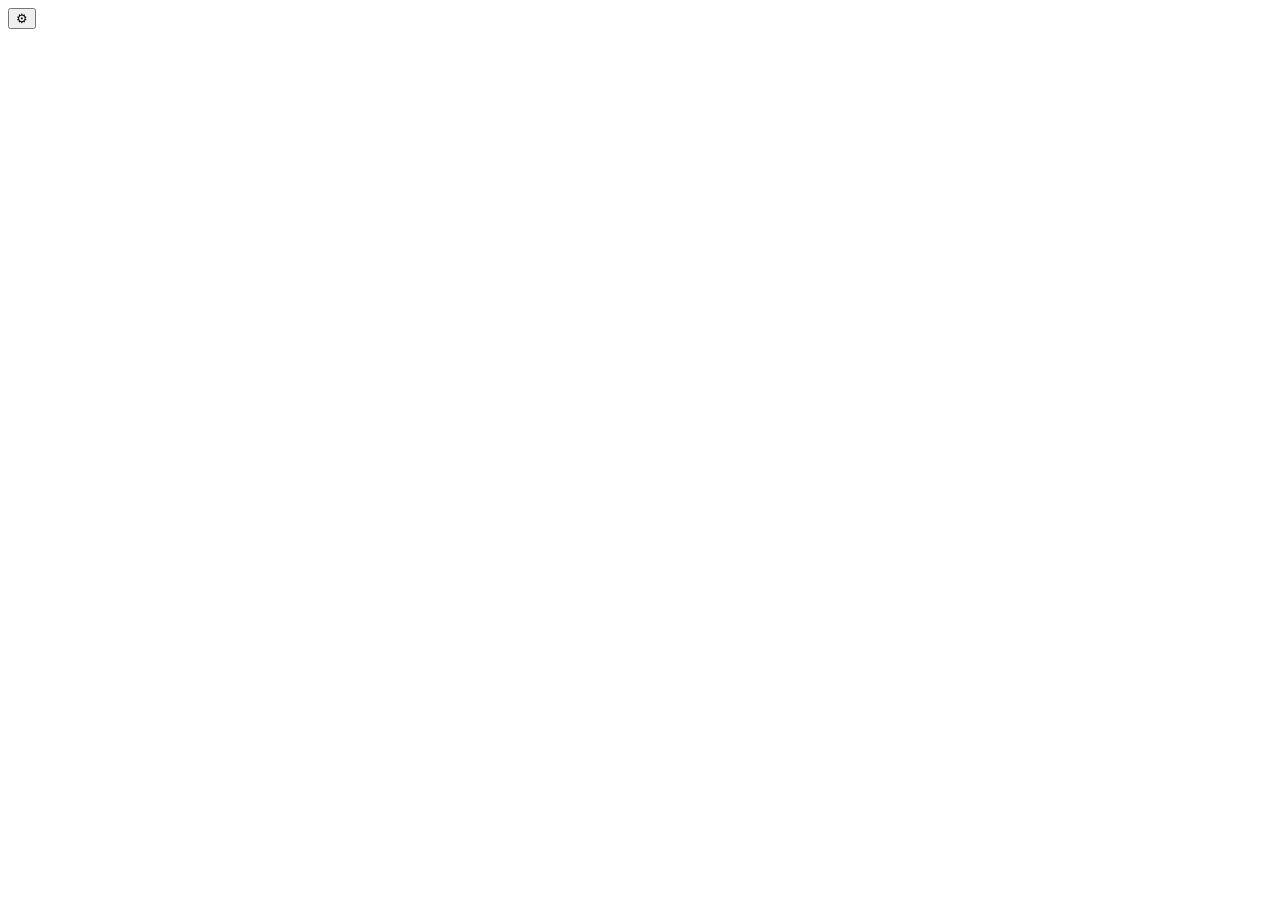
==== index.html @ bd9f41b2 "feat: scaffold coldstart project" ====
<!DOCTYPE html>
<html lang="en">
<head>
  <meta charset="UTF-8">
  <meta name="viewport" content="width=device-width, initial-scale=1.0">
  <title>Cold Start</title>
  <link rel="preconnect" href="https://fonts.googleapis.com">
  <link href="https://fonts.googleapis.com/css2?family=Lora:ital,wght@0,400;0,500;1,400&family=Inter:wght@300;400&display=swap" rel="stylesheet">
  <link rel="stylesheet" href="style.css">
</head>
<body>
  <button id="settings-btn" class="settings-btn" aria-label="Open settings" title="Settings">⚙</button>

  <div id="screen-setup"     class="screen"></div>
  <div id="screen-choice"    class="screen"></div>
  <div id="screen-arrive"    class="screen"></div>
  <div id="screen-breathing" class="screen"></div>
  <div id="screen-grounding" class="screen"></div>
  <div id="screen-direction" class="screen"></div>
  <div id="screen-emotion"   class="screen"></div>
  <div id="screen-projects"  class="screen"></div>
  <div id="screen-begin"     class="screen"></div>

  <div id="settings-overlay" class="overlay hidden"></div>

  <script src="app.js"></script>
</body>
</html>
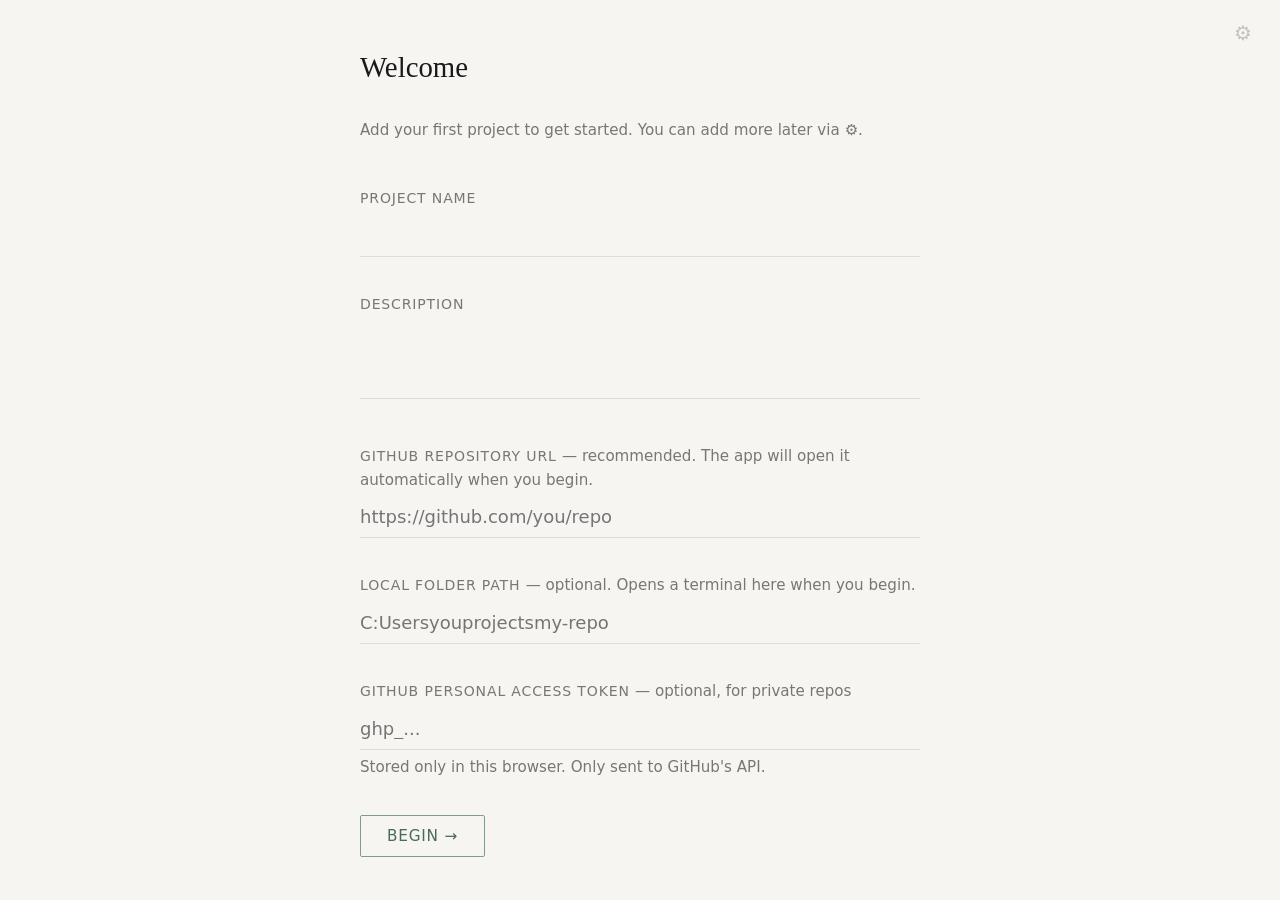
==== commit 354a2d26: "feat: back navigation with history stack across all screens" ====
--- a/index.html
+++ b/index.html
@@ -9,6 +9,7 @@
   <link rel="stylesheet" href="style.css">
 </head>
 <body>
+  <button id="back-btn"     class="back-btn"     aria-label="Go back"        style="display:none" onclick="goBack()">← Back</button>
   <button id="settings-btn" class="settings-btn" aria-label="Open settings" title="Settings">⚙</button>
 
   <div id="screen-setup"     class="screen"></div>
--- a/style.css
+++ b/style.css
@@ -0,0 +1,598 @@
+/* ── Design tokens ─────────────────────────────────────────────────────── */
+:root {
+  --bg:           #F7F5F2;
+  --text:         #1A1A1A;
+  --text-muted:   #7A7670;
+  --accent:       #7B9E87;
+  --accent-light: #C5D9CB;
+  --accent-dark:  #4A6B55;
+  --border:       #E0DDD9;
+  --font-serif:   'Lora', Georgia, serif;
+  --font-sans:    'Inter', system-ui, sans-serif;
+}
+
+/* ── Reset ─────────────────────────────────────────────────────────────── */
+*, *::before, *::after { box-sizing: border-box; margin: 0; padding: 0; }
+
+html, body {
+  height: 100%;
+  background: var(--bg);
+  color: var(--text);
+  font-family: var(--font-sans);
+  font-size: 18px;
+  line-height: 1.7;
+}
+
+/* ── Screen layout ─────────────────────────────────────────────────────── */
+.screen {
+  display: none;
+  position: fixed;
+  inset: 0;
+  padding: 0 24px;
+  overflow-y: auto;
+  opacity: 0;
+  transition: opacity 600ms ease;
+}
+
+.screen.active {
+  display: flex;
+  flex-direction: column;
+  align-items: center;
+  justify-content: center;
+}
+
+.screen.visible { opacity: 1; }
+
+.col {
+  width: 100%;
+  max-width: 560px;
+  padding: 64px 0;
+}
+
+/* ── Typography ────────────────────────────────────────────────────────── */
+.ritual-text {
+  font-family: var(--font-serif);
+  font-size: 1.15rem;
+  line-height: 1.95;
+  color: var(--text);
+}
+
+.ritual-text p {
+  margin-bottom: 0.9rem;
+  opacity: 0;
+  transition: opacity 700ms ease;
+}
+
+.ritual-text p.revealed { opacity: 1; }
+
+h1 {
+  font-family: var(--font-serif);
+  font-size: 1.6rem;
+  font-weight: 400;
+  margin-bottom: 1.5rem;
+}
+
+h2 {
+  font-family: var(--font-serif);
+  font-size: 1.2rem;
+  font-weight: 400;
+  margin-bottom: 1rem;
+}
+
+.eyebrow {
+  font-size: 0.8rem;
+  letter-spacing: 0.08em;
+  text-transform: uppercase;
+  color: var(--text-muted);
+  margin-bottom: 2.5rem;
+}
+
+/* ── Buttons ───────────────────────────────────────────────────────────── */
+.btn {
+  display: inline-block;
+  padding: 11px 26px;
+  border: 1px solid var(--accent);
+  border-radius: 2px;
+  background: transparent;
+  color: var(--accent-dark);
+  font-family: var(--font-sans);
+  font-size: 0.85rem;
+  letter-spacing: 0.05em;
+  cursor: pointer;
+  text-decoration: none;
+  transition: background 280ms ease, color 280ms ease;
+  text-transform: uppercase;
+}
+
+.btn:hover { background: var(--accent); color: #fff; }
+
+.btn-ghost {
+  border-color: var(--border);
+  color: var(--text-muted);
+}
+
+.btn-ghost:hover { background: var(--border); color: var(--text); }
+
+.btn-sm { padding: 6px 14px; font-size: 0.78rem; }
+
+.btn-row {
+  display: flex;
+  gap: 12px;
+  flex-wrap: wrap;
+  margin-top: 2rem;
+}
+
+/* ── Inputs ────────────────────────────────────────────────────────────── */
+input[type="text"],
+input[type="url"],
+input[type="password"],
+textarea {
+  width: 100%;
+  padding: 10px 0;
+  border: none;
+  border-bottom: 1px solid var(--border);
+  background: transparent;
+  color: var(--text);
+  font-family: var(--font-sans);
+  font-size: 1rem;
+  outline: none;
+  transition: border-color 280ms ease;
+}
+
+input[type="text"]:focus,
+input[type="url"]:focus,
+input[type="password"]:focus,
+textarea:focus { border-bottom-color: var(--accent); }
+
+textarea { resize: none; min-height: 72px; line-height: 1.6; }
+
+label {
+  display: block;
+  font-size: 0.78rem;
+  letter-spacing: 0.06em;
+  text-transform: uppercase;
+  color: var(--text-muted);
+  margin-bottom: 4px;
+}
+
+.field { margin-bottom: 2rem; }
+
+.muted { font-size: 0.84rem; color: var(--text-muted); line-height: 1.5; }
+
+/* ── Back button ───────────────────────────────────────────────────────── */
+.back-btn {
+  position: fixed;
+  top: 20px;
+  left: 24px;
+  z-index: 100;
+  background: none;
+  border: none;
+  font-family: var(--font-sans);
+  font-size: 0.8rem;
+  letter-spacing: 0.04em;
+  color: var(--text-muted);
+  cursor: pointer;
+  opacity: 0.5;
+  transition: opacity 280ms ease;
+  padding: 4px 0;
+  line-height: 1;
+}
+
+.back-btn:hover { opacity: 1; }
+
+/* ── Settings button ───────────────────────────────────────────────────── */
+.settings-btn {
+  position: fixed;
+  top: 20px;
+  right: 24px;
+  z-index: 100;
+  background: none;
+  border: none;
+  font-size: 1.1rem;
+  color: var(--text-muted);
+  cursor: pointer;
+  opacity: 0.4;
+  transition: opacity 280ms ease;
+  padding: 4px;
+  line-height: 1;
+}
+
+.settings-btn:hover { opacity: 1; }
+
+/* ── Overlay ───────────────────────────────────────────────────────────── */
+.overlay {
+  position: fixed;
+  inset: 0;
+  background: var(--bg);
+  z-index: 200;
+  overflow-y: auto;
+  padding: 48px 24px;
+  display: flex;
+  flex-direction: column;
+  align-items: center;
+}
+
+.overlay.hidden { display: none; }
+
+.close-btn {
+  background: none;
+  border: none;
+  font-size: 1.4rem;
+  color: var(--text-muted);
+  cursor: pointer;
+  margin-bottom: 2rem;
+  align-self: flex-end;
+}
+
+.divider { border: none; border-top: 1px solid var(--border); margin: 2rem 0; }
+
+/* ── Settings project list ─────────────────────────────────────────────── */
+.project-item {
+  display: flex;
+  align-items: flex-start;
+  gap: 16px;
+  padding: 14px 0;
+  border-bottom: 1px solid var(--border);
+}
+
+.project-item-info { flex: 1; }
+.project-item-info strong { display: block; margin-bottom: 2px; font-weight: 500; }
+.project-item-actions { display: flex; gap: 8px; flex-shrink: 0; }
+
+/* ── Breathing ─────────────────────────────────────────────────────────── */
+.breath-wrap {
+  display: flex;
+  flex-direction: column;
+  align-items: center;
+  gap: 2rem;
+  padding: 1.5rem 0;
+}
+
+.breath-instruction {
+  font-family: var(--font-serif);
+  font-size: 1rem;
+  color: var(--text);
+  text-align: center;
+  line-height: 1.85;
+  max-width: 360px;
+  white-space: pre-line;
+}
+
+.breath-circle {
+  width: 110px;
+  height: 110px;
+  border-radius: 50%;
+  background: var(--accent-light);
+  border: 2px solid var(--accent);
+  transition: transform 4s ease-in-out;
+  will-change: transform;
+}
+
+.breath-circle.inhaling { transform: scale(1.7); }
+.breath-circle.exhaling { transform: scale(1); }
+
+.breath-label {
+  font-size: 0.8rem;
+  letter-spacing: 0.1em;
+  text-transform: uppercase;
+  color: var(--text-muted);
+  min-height: 1.4em;
+  text-align: center;
+}
+
+.breath-counter {
+  font-size: 0.8rem;
+  color: var(--text-muted);
+  letter-spacing: 0.04em;
+}
+
+/* ── Breath speed slider ───────────────────────────────────────────────── */
+.breath-speed-wrap {
+  display: flex;
+  flex-direction: column;
+  align-items: center;
+  gap: 8px;
+  margin-top: 1.5rem;
+  width: 100%;
+  max-width: 300px;
+  align-self: center;
+}
+
+.breath-speed-label {
+  font-size: 0.75rem;
+  letter-spacing: 0.06em;
+  text-transform: uppercase;
+  color: var(--text-muted);
+}
+
+.breath-speed-slider {
+  -webkit-appearance: none;
+  appearance: none;
+  width: 100%;
+  height: 2px;
+  background: var(--border);
+  border: none;
+  border-radius: 1px;
+  outline: none;
+  cursor: pointer;
+}
+
+.breath-speed-slider::-webkit-slider-thumb {
+  -webkit-appearance: none;
+  appearance: none;
+  width: 16px;
+  height: 16px;
+  border-radius: 50%;
+  background: var(--accent);
+  cursor: pointer;
+  border: none;
+}
+
+.breath-speed-slider::-moz-range-thumb {
+  width: 16px;
+  height: 16px;
+  border-radius: 50%;
+  background: var(--accent);
+  cursor: pointer;
+  border: none;
+}
+
+/* ── Project cards ─────────────────────────────────────────────────────── */
+.project-cards { display: flex; flex-direction: column; gap: 14px; width: 100%; }
+
+.project-card {
+  border: 1px solid var(--border);
+  border-radius: 2px;
+  padding: 20px 22px;
+  cursor: pointer;
+  transition: border-color 280ms ease, background 280ms ease;
+}
+
+.project-card:hover { border-color: var(--accent); background: #f0f5f1; }
+
+.project-card h3 {
+  font-family: var(--font-serif);
+  font-size: 1.05rem;
+  font-weight: 400;
+  margin-bottom: 4px;
+}
+
+.project-card .desc { font-size: 0.85rem; color: var(--text-muted); margin-bottom: 10px; }
+
+.commits-list {
+  list-style: none;
+  border-top: 1px solid var(--border);
+  padding-top: 8px;
+  margin-top: 8px;
+}
+
+.commits-list li {
+  font-size: 0.8rem;
+  color: var(--text-muted);
+  padding: 2px 0;
+  display: flex;
+  gap: 10px;
+  align-items: baseline;
+}
+
+.commit-date { flex-shrink: 0; color: var(--accent-dark); font-size: 0.76rem; }
+.commits-loading { font-style: italic; }
+
+/* ── Begin screen ──────────────────────────────────────────────────────── */
+.begin-project {
+  font-size: 0.8rem;
+  letter-spacing: 0.08em;
+  text-transform: uppercase;
+  color: var(--text-muted);
+  margin-bottom: 1rem;
+}
+
+.begin-step {
+  font-family: var(--font-serif);
+  font-size: 1.5rem;
+  font-weight: 400;
+  line-height: 1.65;
+  color: var(--text);
+  margin-bottom: 3rem;
+}
+
+/* ── Emotion check ─────────────────────────────────────────────────────── */
+.closing-question {
+  font-family: var(--font-serif);
+  font-size: 1.3rem;
+  font-style: italic;
+  line-height: 1.8;
+  color: var(--text);
+  text-align: center;
+  max-width: 440px;
+  margin: 0 auto;
+}
+
+/* ── Project tasks ─────────────────────────────────────────────────────── */
+.task-item {
+  display: flex;
+  align-items: baseline;
+  gap: 10px;
+  padding: 7px 0;
+  border-bottom: 1px solid var(--border);
+}
+
+.task-text {
+  flex: 1;
+  font-size: 0.9rem;
+  line-height: 1.5;
+  color: var(--text);
+}
+
+.task-item-done .task-text {
+  color: var(--text-muted);
+  text-decoration: line-through;
+  text-decoration-color: var(--accent-light);
+}
+
+.task-empty {
+  font-size: 0.85rem;
+  padding: 4px 0 8px;
+}
+
+.task-add-row {
+  display: flex;
+  gap: 10px;
+  align-items: center;
+  margin-top: 0.75rem;
+}
+
+.task-input {
+  flex: 1;
+  padding: 8px 0;
+  border: none;
+  border-bottom: 1px solid var(--border);
+  background: transparent;
+  font-family: var(--font-sans);
+  font-size: 0.9rem;
+  color: var(--text);
+  outline: none;
+}
+
+.task-input:focus { border-bottom-color: var(--accent); }
+
+.task-history-toggle {
+  display: block;
+  width: 100%;
+  background: none;
+  border: none;
+  text-align: left;
+  cursor: pointer;
+  font-size: 0.78rem;
+  letter-spacing: 0.05em;
+  color: var(--text-muted);
+  padding: 10px 0 4px;
+  margin-top: 0.5rem;
+}
+
+.task-history-toggle:hover { color: var(--text); }
+
+/* ── Begin screen — commits + terminal ────────────────────────────────── */
+.begin-commits {
+  margin-top: 1.5rem;
+}
+
+.begin-commits-label {
+  font-size: 0.75rem;
+  letter-spacing: 0.07em;
+  text-transform: uppercase;
+  color: var(--text-muted);
+  margin-bottom: 0.5rem;
+}
+
+.begin-commit-row {
+  display: flex;
+  gap: 10px;
+  align-items: baseline;
+  padding: 3px 0;
+  font-size: 0.82rem;
+  color: var(--text-muted);
+  border-bottom: 1px solid var(--border);
+}
+
+.begin-commit-msg {
+  flex: 1;
+  line-height: 1.5;
+}
+
+.terminal-block {
+  margin-top: 2rem;
+  padding: 1rem 1.25rem;
+  border: 1px solid var(--border);
+  border-radius: 2px;
+  background: #f2f0ed;
+}
+
+.terminal-label {
+  font-size: 0.75rem;
+  letter-spacing: 0.07em;
+  text-transform: uppercase;
+  color: var(--text-muted);
+  margin-bottom: 0.6rem;
+}
+
+.terminal-cmd-row {
+  display: flex;
+  align-items: center;
+  gap: 10px;
+}
+
+.terminal-cmd {
+  flex: 1;
+  font-family: 'Courier New', monospace;
+  font-size: 0.88rem;
+  color: var(--text);
+  word-break: break-all;
+}
+
+.terminal-copy-btn {
+  background: none;
+  border: 1px solid var(--border);
+  border-radius: 2px;
+  color: var(--text-muted);
+  cursor: pointer;
+  font-size: 1rem;
+  padding: 2px 8px;
+  flex-shrink: 0;
+  transition: background 200ms ease, color 200ms ease;
+}
+
+.terminal-copy-btn:hover { background: var(--accent-light); color: var(--text); }
+
+.terminal-vscode-link {
+  display: inline-block;
+  margin-top: 0.6rem;
+  font-size: 0.8rem;
+  color: var(--accent-dark);
+  text-decoration: none;
+  letter-spacing: 0.03em;
+}
+
+.terminal-vscode-link:hover { text-decoration: underline; }
+
+/* ── Emotion reflection ────────────────────────────────────────────────── */
+.reflection-block {
+  margin-bottom: 1.5rem;
+  padding-bottom: 1.5rem;
+  border-bottom: 1px solid var(--border);
+}
+
+.reflection-label {
+  font-size: 0.75rem;
+  letter-spacing: 0.07em;
+  text-transform: uppercase;
+  color: var(--text-muted);
+  margin-bottom: 0.4rem;
+}
+
+.reflection-answer {
+  font-family: var(--font-serif);
+  font-size: 1rem;
+  line-height: 1.7;
+  color: var(--text);
+}
+
+.reflection-quote {
+  font-family: var(--font-serif);
+  font-style: italic;
+  font-size: 1rem;
+  line-height: 1.75;
+  color: var(--text);
+  border-left: 2px solid var(--accent-light);
+  padding-left: 1rem;
+  margin: 0 0 0.5rem;
+}
+
+/* ── Accessibility ─────────────────────────────────────────────────────── */
+button:focus-visible,
+a:focus-visible,
+input:focus-visible,
+textarea:focus-visible {
+  outline: 2px solid var(--accent);
+  outline-offset: 3px;
+}
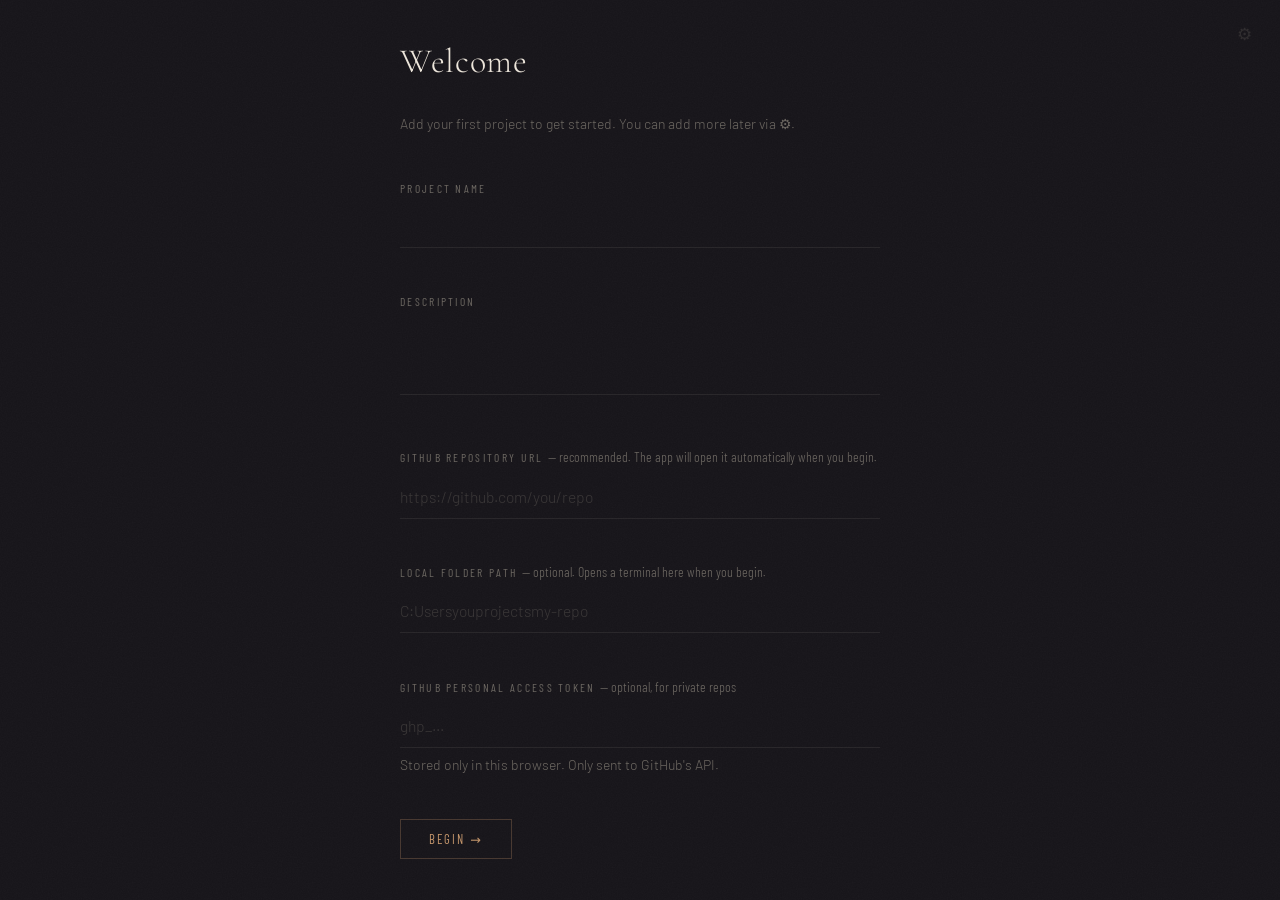
==== commit 43a465f4: "design: dark candlelight aesthetic — Cormorant Garamond + Barlow Condensed, copper accents, glowing " ====
--- a/index.html
+++ b/index.html
@@ -5,7 +5,8 @@
   <meta name="viewport" content="width=device-width, initial-scale=1.0">
   <title>Cold Start</title>
   <link rel="preconnect" href="https://fonts.googleapis.com">
-  <link href="https://fonts.googleapis.com/css2?family=Lora:ital,wght@0,400;0,500;1,400&family=Inter:wght@300;400&display=swap" rel="stylesheet">
+  <link rel="preconnect" href="https://fonts.gstatic.com" crossorigin>
+  <link href="https://fonts.googleapis.com/css2?family=Cormorant+Garamond:ital,wght@0,300;0,400;0,500;1,300;1,400&family=Barlow:wght@300;400;500&family=Barlow+Condensed:wght@300;400;500&display=swap" rel="stylesheet">
   <link rel="stylesheet" href="style.css">
 </head>
 <body>
--- a/style.css
+++ b/style.css
@@ -1,14 +1,19 @@
 /* ── Design tokens ─────────────────────────────────────────────────────── */
 :root {
-  --bg:           #F7F5F2;
-  --text:         #1A1A1A;
-  --text-muted:   #7A7670;
-  --accent:       #7B9E87;
-  --accent-light: #C5D9CB;
-  --accent-dark:  #4A6B55;
-  --border:       #E0DDD9;
-  --font-serif:   'Lora', Georgia, serif;
-  --font-sans:    'Inter', system-ui, sans-serif;
+  --bg:            #17151A;
+  --surface:       #1F1D22;
+  --surface-2:     #272428;
+  --text:          #EDE6DB;
+  --text-muted:    #6B6660;
+  --text-dim:      #9A9089;
+  --accent:        #C4956A;
+  --accent-light:  rgba(196, 149, 106, 0.12);
+  --accent-glow:   rgba(196, 149, 106, 0.22);
+  --border:        rgba(237, 230, 219, 0.08);
+  --border-warm:   rgba(196, 149, 106, 0.28);
+  --font-serif:    'Cormorant Garamond', Georgia, serif;
+  --font-sans:     'Barlow', system-ui, sans-serif;
+  --font-label:    'Barlow Condensed', system-ui, sans-serif;
 }
 
 /* ── Reset ─────────────────────────────────────────────────────────────── */
@@ -19,8 +24,21 @@
   background: var(--bg);
   color: var(--text);
   font-family: var(--font-sans);
-  font-size: 18px;
-  line-height: 1.7;
+  font-size: 17px;
+  font-weight: 300;
+  line-height: 1.75;
+  -webkit-font-smoothing: antialiased;
+}
+
+/* Grain overlay — adds depth to the dark ground */
+body::after {
+  content: '';
+  position: fixed;
+  inset: 0;
+  background-image: url("data:image/svg+xml,%3Csvg xmlns='http://www.w3.org/2000/svg' width='180' height='180'%3E%3Cfilter id='n'%3E%3CfeTurbulence type='fractalNoise' baseFrequency='0.8' numOctaves='4' stitchTiles='stitch'/%3E%3CfeColorMatrix type='saturate' values='0'/%3E%3C/filter%3E%3Crect width='100%25' height='100%25' filter='url(%23n)'/%3E%3C/svg%3E");
+  opacity: 0.032;
+  pointer-events: none;
+  z-index: 9999;
 }
 
 /* ── Screen layout ─────────────────────────────────────────────────────── */
@@ -28,10 +46,10 @@
   display: none;
   position: fixed;
   inset: 0;
-  padding: 0 24px;
+  padding: 0 28px;
   overflow-y: auto;
   opacity: 0;
-  transition: opacity 600ms ease;
+  transition: opacity 700ms ease;
 }
 
 .screen.active {
@@ -45,81 +63,138 @@
 
 .col {
   width: 100%;
-  max-width: 560px;
-  padding: 64px 0;
+  max-width: 480px;
+  padding: 72px 0;
 }
 
 /* ── Typography ────────────────────────────────────────────────────────── */
 .ritual-text {
   font-family: var(--font-serif);
-  font-size: 1.15rem;
-  line-height: 1.95;
-  color: var(--text);
+  font-weight: 300;
+  font-size: 1.3rem;
+  line-height: 2.05;
+  color: var(--text);
+  letter-spacing: 0.01em;
 }
 
 .ritual-text p {
   margin-bottom: 0.9rem;
   opacity: 0;
-  transition: opacity 700ms ease;
-}
-
-.ritual-text p.revealed { opacity: 1; }
+  transform: translateY(7px);
+  transition: opacity 800ms ease, transform 800ms cubic-bezier(0.33, 1, 0.68, 1);
+}
+
+.ritual-text p.revealed {
+  opacity: 1;
+  transform: translateY(0);
+}
 
 h1 {
   font-family: var(--font-serif);
-  font-size: 1.6rem;
-  font-weight: 400;
-  margin-bottom: 1.5rem;
+  font-size: 2rem;
+  font-weight: 300;
+  letter-spacing: 0.02em;
+  line-height: 1.25;
+  margin-bottom: 1.75rem;
+  color: var(--text);
 }
 
 h2 {
   font-family: var(--font-serif);
-  font-size: 1.2rem;
-  font-weight: 400;
-  margin-bottom: 1rem;
+  font-size: 1.3rem;
+  font-weight: 300;
+  margin-bottom: 1.25rem;
+  letter-spacing: 0.02em;
+}
+
+h3 {
+  font-family: var(--font-serif);
+  font-size: 1.05rem;
+  font-weight: 400;
+  letter-spacing: 0.01em;
+  color: var(--text);
 }
 
 .eyebrow {
-  font-size: 0.8rem;
-  letter-spacing: 0.08em;
+  font-family: var(--font-label);
+  font-size: 0.68rem;
+  font-weight: 400;
+  letter-spacing: 0.25em;
   text-transform: uppercase;
   color: var(--text-muted);
   margin-bottom: 2.5rem;
+}
+
+.eyebrow::before {
+  content: '◆';
+  font-size: 0.42em;
+  vertical-align: middle;
+  margin-right: 0.75em;
+  opacity: 0.45;
+}
+
+.muted {
+  font-size: 0.82rem;
+  color: var(--text-muted);
+  font-weight: 300;
+  line-height: 1.6;
 }
 
 /* ── Buttons ───────────────────────────────────────────────────────────── */
 .btn {
   display: inline-block;
-  padding: 11px 26px;
-  border: 1px solid var(--accent);
-  border-radius: 2px;
+  position: relative;
+  overflow: hidden;
+  padding: 11px 28px;
+  border: 1px solid var(--border-warm);
+  border-radius: 0;
   background: transparent;
-  color: var(--accent-dark);
-  font-family: var(--font-sans);
-  font-size: 0.85rem;
-  letter-spacing: 0.05em;
+  color: var(--accent);
+  font-family: var(--font-label);
+  font-size: 0.75rem;
+  font-weight: 400;
+  letter-spacing: 0.16em;
   cursor: pointer;
   text-decoration: none;
-  transition: background 280ms ease, color 280ms ease;
-  text-transform: uppercase;
-}
-
-.btn:hover { background: var(--accent); color: #fff; }
+  text-transform: uppercase;
+  transition: color 320ms ease;
+  z-index: 0;
+  white-space: nowrap;
+}
+
+.btn::before {
+  content: '';
+  position: absolute;
+  inset: 0;
+  background: var(--accent);
+  clip-path: inset(0 0 100% 0);
+  transition: clip-path 340ms cubic-bezier(0.33, 1, 0.68, 1);
+  z-index: -1;
+}
+
+.btn:hover::before { clip-path: inset(0 0 0% 0); }
+.btn:hover { color: var(--bg); }
 
 .btn-ghost {
   border-color: var(--border);
   color: var(--text-muted);
 }
 
-.btn-ghost:hover { background: var(--border); color: var(--text); }
-
-.btn-sm { padding: 6px 14px; font-size: 0.78rem; }
+.btn-ghost::before { background: var(--surface-2); }
+.btn-ghost:hover { color: var(--text); }
+
+.btn-sm {
+  padding: 5px 14px;
+  font-size: 0.68rem;
+  letter-spacing: 0.12em;
+}
 
 .btn-row {
   display: flex;
   gap: 12px;
   flex-wrap: wrap;
-  margin-top: 2rem;
+  margin-top: 2.5rem;
+  align-items: center;
 }
 
 /* ── Inputs ────────────────────────────────────────────────────────────── */
@@ -128,15 +203,16 @@
 input[type="password"],
 textarea {
   width: 100%;
-  padding: 10px 0;
+  padding: 12px 0;
   border: none;
   border-bottom: 1px solid var(--border);
   background: transparent;
   color: var(--text);
   font-family: var(--font-sans);
-  font-size: 1rem;
+  font-size: 0.92rem;
+  font-weight: 300;
   outline: none;
-  transition: border-color 280ms ease;
+  transition: border-color 300ms ease;
 }
 
 input[type="text"]:focus,
@@ -144,60 +220,64 @@
 input[type="password"]:focus,
 textarea:focus { border-bottom-color: var(--accent); }
 
-textarea { resize: none; min-height: 72px; line-height: 1.6; }
+textarea { resize: none; min-height: 72px; line-height: 1.7; }
+
+input::placeholder,
+textarea::placeholder { color: var(--text-muted); opacity: 0.4; }
 
 label {
   display: block;
-  font-size: 0.78rem;
-  letter-spacing: 0.06em;
-  text-transform: uppercase;
-  color: var(--text-muted);
-  margin-bottom: 4px;
-}
-
-.field { margin-bottom: 2rem; }
-
-.muted { font-size: 0.84rem; color: var(--text-muted); line-height: 1.5; }
+  font-family: var(--font-label);
+  font-size: 0.68rem;
+  font-weight: 400;
+  letter-spacing: 0.2em;
+  text-transform: uppercase;
+  color: var(--text-muted);
+  margin-bottom: 6px;
+}
+
+.field { margin-bottom: 2.5rem; }
 
 /* ── Back button ───────────────────────────────────────────────────────── */
 .back-btn {
   position: fixed;
-  top: 20px;
+  top: 22px;
   left: 24px;
   z-index: 100;
   background: none;
   border: none;
-  font-family: var(--font-sans);
-  font-size: 0.8rem;
-  letter-spacing: 0.04em;
-  color: var(--text-muted);
-  cursor: pointer;
-  opacity: 0.5;
-  transition: opacity 280ms ease;
+  font-family: var(--font-label);
+  font-size: 0.68rem;
+  font-weight: 400;
+  letter-spacing: 0.16em;
+  text-transform: uppercase;
+  color: var(--text-muted);
+  cursor: pointer;
+  opacity: 0.35;
+  transition: opacity 280ms ease, color 280ms ease;
   padding: 4px 0;
-  line-height: 1;
-}
-
-.back-btn:hover { opacity: 1; }
+}
+
+.back-btn:hover { opacity: 1; color: var(--text); }
 
 /* ── Settings button ───────────────────────────────────────────────────── */
 .settings-btn {
   position: fixed;
-  top: 20px;
+  top: 22px;
   right: 24px;
   z-index: 100;
   background: none;
   border: none;
-  font-size: 1.1rem;
-  color: var(--text-muted);
-  cursor: pointer;
-  opacity: 0.4;
+  font-size: 1rem;
+  color: var(--text-muted);
+  cursor: pointer;
+  opacity: 0.28;
   transition: opacity 280ms ease;
   padding: 4px;
   line-height: 1;
 }
 
-.settings-btn:hover { opacity: 1; }
+.settings-btn:hover { opacity: 0.75; }
 
 /* ── Overlay ───────────────────────────────────────────────────────────── */
 .overlay {
@@ -206,7 +286,7 @@
   background: var(--bg);
   z-index: 200;
   overflow-y: auto;
-  padding: 48px 24px;
+  padding: 56px 28px;
   display: flex;
   flex-direction: column;
   align-items: center;
@@ -217,26 +297,39 @@
 .close-btn {
   background: none;
   border: none;
-  font-size: 1.4rem;
-  color: var(--text-muted);
-  cursor: pointer;
-  margin-bottom: 2rem;
+  font-size: 1.1rem;
+  color: var(--text-muted);
+  cursor: pointer;
+  margin-bottom: 2.5rem;
   align-self: flex-end;
-}
-
-.divider { border: none; border-top: 1px solid var(--border); margin: 2rem 0; }
+  opacity: 0.4;
+  transition: opacity 250ms ease;
+}
+
+.close-btn:hover { opacity: 1; }
+
+.divider { border: none; border-top: 1px solid var(--border); margin: 2.5rem 0; }
 
 /* ── Settings project list ─────────────────────────────────────────────── */
 .project-item {
   display: flex;
   align-items: flex-start;
   gap: 16px;
-  padding: 14px 0;
+  padding: 16px 0;
   border-bottom: 1px solid var(--border);
 }
 
 .project-item-info { flex: 1; }
-.project-item-info strong { display: block; margin-bottom: 2px; font-weight: 500; }
+
+.project-item-info strong {
+  display: block;
+  margin-bottom: 3px;
+  font-family: var(--font-serif);
+  font-size: 1.05rem;
+  font-weight: 400;
+  letter-spacing: 0.01em;
+}
+
 .project-item-actions { display: flex; gap: 8px; flex-shrink: 0; }
 
 /* ── Breathing ─────────────────────────────────────────────────────────── */
@@ -245,35 +338,53 @@
   flex-direction: column;
   align-items: center;
   gap: 2rem;
-  padding: 1.5rem 0;
+  padding: 2rem 0;
 }
 
 .breath-instruction {
   font-family: var(--font-serif);
-  font-size: 1rem;
-  color: var(--text);
+  font-weight: 300;
+  font-size: 1.05rem;
+  color: var(--text-dim);
   text-align: center;
-  line-height: 1.85;
-  max-width: 360px;
+  line-height: 2;
+  max-width: 340px;
   white-space: pre-line;
 }
 
 .breath-circle {
-  width: 110px;
-  height: 110px;
+  width: 120px;
+  height: 120px;
   border-radius: 50%;
-  background: var(--accent-light);
-  border: 2px solid var(--accent);
-  transition: transform 4s ease-in-out;
-  will-change: transform;
-}
-
-.breath-circle.inhaling { transform: scale(1.7); }
-.breath-circle.exhaling { transform: scale(1); }
+  background: radial-gradient(circle at 42% 40%,
+    rgba(196, 149, 106, 0.28) 0%,
+    rgba(196, 149, 106, 0.07) 50%,
+    transparent 72%
+  );
+  border: 1px solid var(--border-warm);
+  transition: transform 4s ease-in-out, box-shadow 4s ease-in-out;
+  will-change: transform, box-shadow;
+  box-shadow: 0 0 28px rgba(196, 149, 106, 0.05);
+}
+
+.breath-circle.inhaling {
+  transform: scale(1.75);
+  box-shadow:
+    0 0 70px rgba(196, 149, 106, 0.2),
+    0 0 140px rgba(196, 149, 106, 0.07),
+    inset 0 0 36px rgba(196, 149, 106, 0.12);
+}
+
+.breath-circle.exhaling {
+  transform: scale(1);
+  box-shadow: 0 0 28px rgba(196, 149, 106, 0.05);
+}
 
 .breath-label {
-  font-size: 0.8rem;
-  letter-spacing: 0.1em;
+  font-family: var(--font-label);
+  font-size: 0.68rem;
+  font-weight: 400;
+  letter-spacing: 0.22em;
   text-transform: uppercase;
   color: var(--text-muted);
   min-height: 1.4em;
@@ -281,9 +392,11 @@
 }
 
 .breath-counter {
-  font-size: 0.8rem;
-  color: var(--text-muted);
-  letter-spacing: 0.04em;
+  font-family: var(--font-label);
+  font-size: 0.68rem;
+  font-weight: 300;
+  letter-spacing: 0.1em;
+  color: var(--text-muted);
 }
 
 /* ── Breath speed slider ───────────────────────────────────────────────── */
@@ -291,16 +404,18 @@
   display: flex;
   flex-direction: column;
   align-items: center;
-  gap: 8px;
-  margin-top: 1.5rem;
+  gap: 10px;
+  margin-top: 2rem;
   width: 100%;
-  max-width: 300px;
+  max-width: 260px;
   align-self: center;
 }
 
 .breath-speed-label {
-  font-size: 0.75rem;
-  letter-spacing: 0.06em;
+  font-family: var(--font-label);
+  font-size: 0.66rem;
+  font-weight: 400;
+  letter-spacing: 0.18em;
   text-transform: uppercase;
   color: var(--text-muted);
 }
@@ -309,28 +424,30 @@
   -webkit-appearance: none;
   appearance: none;
   width: 100%;
-  height: 2px;
+  height: 1px;
   background: var(--border);
   border: none;
-  border-radius: 1px;
   outline: none;
   cursor: pointer;
-}
+  transition: background 200ms ease;
+}
+
+.breath-speed-slider:hover { background: var(--border-warm); }
 
 .breath-speed-slider::-webkit-slider-thumb {
   -webkit-appearance: none;
-  appearance: none;
-  width: 16px;
-  height: 16px;
+  width: 13px;
+  height: 13px;
   border-radius: 50%;
   background: var(--accent);
   cursor: pointer;
   border: none;
+  box-shadow: 0 0 8px rgba(196, 149, 106, 0.4);
 }
 
 .breath-speed-slider::-moz-range-thumb {
-  width: 16px;
-  height: 16px;
+  width: 13px;
+  height: 13px;
   border-radius: 50%;
   background: var(--accent);
   cursor: pointer;
@@ -338,26 +455,51 @@
 }
 
 /* ── Project cards ─────────────────────────────────────────────────────── */
-.project-cards { display: flex; flex-direction: column; gap: 14px; width: 100%; }
+.project-cards {
+  display: flex;
+  flex-direction: column;
+  width: 100%;
+  border: 1px solid var(--border);
+}
 
 .project-card {
-  border: 1px solid var(--border);
-  border-radius: 2px;
   padding: 20px 22px;
   cursor: pointer;
-  transition: border-color 280ms ease, background 280ms ease;
-}
-
-.project-card:hover { border-color: var(--accent); background: #f0f5f1; }
+  position: relative;
+  transition: background 260ms ease;
+  border-bottom: 1px solid var(--border);
+}
+
+.project-card:last-child { border-bottom: none; }
+
+.project-card::before {
+  content: '';
+  position: absolute;
+  left: 0; top: 0; bottom: 0;
+  width: 2px;
+  background: var(--accent);
+  transform: scaleY(0);
+  transform-origin: bottom;
+  transition: transform 280ms cubic-bezier(0.33, 1, 0.68, 1);
+}
+
+.project-card:hover { background: var(--surface); }
+.project-card:hover::before { transform: scaleY(1); }
 
 .project-card h3 {
   font-family: var(--font-serif);
-  font-size: 1.05rem;
+  font-size: 1.1rem;
   font-weight: 400;
   margin-bottom: 4px;
-}
-
-.project-card .desc { font-size: 0.85rem; color: var(--text-muted); margin-bottom: 10px; }
+  color: var(--text);
+}
+
+.project-card .desc {
+  font-size: 0.8rem;
+  color: var(--text-muted);
+  margin-bottom: 10px;
+  font-weight: 300;
+}
 
 .commits-list {
   list-style: none;
@@ -367,59 +509,197 @@
 }
 
 .commits-list li {
-  font-size: 0.8rem;
+  font-size: 0.76rem;
   color: var(--text-muted);
   padding: 2px 0;
   display: flex;
   gap: 10px;
   align-items: baseline;
-}
-
-.commit-date { flex-shrink: 0; color: var(--accent-dark); font-size: 0.76rem; }
-.commits-loading { font-style: italic; }
+  font-weight: 300;
+}
+
+.commit-date {
+  flex-shrink: 0;
+  color: var(--accent);
+  font-family: var(--font-label);
+  font-size: 0.68rem;
+  letter-spacing: 0.06em;
+}
+
+.commits-loading { font-style: italic; opacity: 0.5; font-size: 0.76rem; }
 
 /* ── Begin screen ──────────────────────────────────────────────────────── */
 .begin-project {
-  font-size: 0.8rem;
-  letter-spacing: 0.08em;
-  text-transform: uppercase;
-  color: var(--text-muted);
-  margin-bottom: 1rem;
+  font-family: var(--font-label);
+  font-size: 0.68rem;
+  font-weight: 400;
+  letter-spacing: 0.22em;
+  text-transform: uppercase;
+  color: var(--text-muted);
+  margin-bottom: 1.5rem;
 }
 
 .begin-step {
   font-family: var(--font-serif);
-  font-size: 1.5rem;
-  font-weight: 400;
-  line-height: 1.65;
+  font-size: 1.9rem;
+  font-weight: 300;
+  line-height: 1.55;
   color: var(--text);
   margin-bottom: 3rem;
-}
-
-/* ── Emotion check ─────────────────────────────────────────────────────── */
+  letter-spacing: 0.01em;
+}
+
+/* ── Begin commits ─────────────────────────────────────────────────────── */
+.begin-commits { margin-top: 2rem; }
+
+.begin-commits-label {
+  font-family: var(--font-label);
+  font-size: 0.65rem;
+  letter-spacing: 0.22em;
+  text-transform: uppercase;
+  color: var(--text-muted);
+  margin-bottom: 0.75rem;
+}
+
+.begin-commit-row {
+  display: flex;
+  gap: 12px;
+  align-items: baseline;
+  padding: 4px 0;
+  font-size: 0.78rem;
+  color: var(--text-muted);
+  border-bottom: 1px solid var(--border);
+  font-weight: 300;
+}
+
+.begin-commit-msg { flex: 1; line-height: 1.5; }
+
+/* ── Terminal block ────────────────────────────────────────────────────── */
+.terminal-block {
+  margin-top: 2.5rem;
+  padding: 16px 18px;
+  background: var(--surface);
+  border: 1px solid var(--border);
+}
+
+.terminal-label {
+  font-family: var(--font-label);
+  font-size: 0.64rem;
+  letter-spacing: 0.2em;
+  text-transform: uppercase;
+  color: var(--text-muted);
+  margin-bottom: 8px;
+}
+
+.terminal-cmd-row {
+  display: flex;
+  align-items: center;
+  gap: 10px;
+}
+
+.terminal-cmd {
+  flex: 1;
+  font-family: 'Courier New', monospace;
+  font-size: 0.82rem;
+  color: var(--accent);
+  word-break: break-all;
+  letter-spacing: 0.02em;
+}
+
+.terminal-copy-btn {
+  background: none;
+  border: 1px solid var(--border);
+  color: var(--text-muted);
+  cursor: pointer;
+  font-size: 0.82rem;
+  padding: 2px 8px;
+  flex-shrink: 0;
+  transition: background 200ms ease, color 200ms ease;
+  font-family: var(--font-label);
+  letter-spacing: 0.05em;
+}
+
+.terminal-copy-btn:hover { background: var(--surface-2); color: var(--text); }
+
+.terminal-vscode-link {
+  display: inline-block;
+  margin-top: 8px;
+  font-family: var(--font-label);
+  font-size: 0.68rem;
+  letter-spacing: 0.12em;
+  color: var(--accent);
+  text-decoration: none;
+  text-transform: uppercase;
+  opacity: 0.6;
+  transition: opacity 200ms ease;
+}
+
+.terminal-vscode-link:hover { opacity: 1; }
+
+/* ── Emotion reflection ────────────────────────────────────────────────── */
+.reflection-block {
+  margin-bottom: 2rem;
+  padding-bottom: 2rem;
+  border-bottom: 1px solid var(--border);
+}
+
+.reflection-label {
+  font-family: var(--font-label);
+  font-size: 0.65rem;
+  font-weight: 400;
+  letter-spacing: 0.2em;
+  text-transform: uppercase;
+  color: var(--text-muted);
+  margin-bottom: 0.5rem;
+}
+
+.reflection-answer {
+  font-family: var(--font-serif);
+  font-size: 1.05rem;
+  font-weight: 300;
+  line-height: 1.8;
+  color: var(--text);
+  font-style: italic;
+}
+
+.reflection-quote {
+  font-family: var(--font-serif);
+  font-style: italic;
+  font-size: 1.1rem;
+  font-weight: 300;
+  line-height: 1.9;
+  color: var(--text-dim);
+  border-left: 1px solid var(--accent);
+  padding-left: 1.25rem;
+  margin: 0 0 0.5rem;
+}
+
 .closing-question {
   font-family: var(--font-serif);
-  font-size: 1.3rem;
+  font-size: 1.4rem;
+  font-weight: 300;
   font-style: italic;
-  line-height: 1.8;
+  line-height: 1.85;
   color: var(--text);
   text-align: center;
-  max-width: 440px;
+  max-width: 400px;
   margin: 0 auto;
+  letter-spacing: 0.01em;
 }
 
 /* ── Project tasks ─────────────────────────────────────────────────────── */
 .task-item {
   display: flex;
   align-items: baseline;
-  gap: 10px;
-  padding: 7px 0;
+  gap: 12px;
+  padding: 8px 0;
   border-bottom: 1px solid var(--border);
 }
 
 .task-text {
   flex: 1;
-  font-size: 0.9rem;
+  font-size: 0.86rem;
+  font-weight: 300;
   line-height: 1.5;
   color: var(--text);
 }
@@ -427,12 +707,16 @@
 .task-item-done .task-text {
   color: var(--text-muted);
   text-decoration: line-through;
-  text-decoration-color: var(--accent-light);
+  text-decoration-color: var(--border);
+  opacity: 0.7;
 }
 
 .task-empty {
-  font-size: 0.85rem;
+  font-size: 0.82rem;
+  font-weight: 300;
   padding: 4px 0 8px;
+  font-style: italic;
+  color: var(--text-muted);
 }
 
 .task-add-row {
@@ -449,9 +733,11 @@
   border-bottom: 1px solid var(--border);
   background: transparent;
   font-family: var(--font-sans);
-  font-size: 0.9rem;
+  font-size: 0.86rem;
+  font-weight: 300;
   color: var(--text);
   outline: none;
+  transition: border-color 280ms ease;
 }
 
 .task-input:focus { border-bottom-color: var(--accent); }
@@ -463,136 +749,24 @@
   border: none;
   text-align: left;
   cursor: pointer;
-  font-size: 0.78rem;
-  letter-spacing: 0.05em;
+  font-family: var(--font-label);
+  font-size: 0.66rem;
+  font-weight: 400;
+  letter-spacing: 0.15em;
+  text-transform: uppercase;
   color: var(--text-muted);
   padding: 10px 0 4px;
   margin-top: 0.5rem;
+  transition: color 200ms ease;
 }
 
 .task-history-toggle:hover { color: var(--text); }
-
-/* ── Begin screen — commits + terminal ────────────────────────────────── */
-.begin-commits {
-  margin-top: 1.5rem;
-}
-
-.begin-commits-label {
-  font-size: 0.75rem;
-  letter-spacing: 0.07em;
-  text-transform: uppercase;
-  color: var(--text-muted);
-  margin-bottom: 0.5rem;
-}
-
-.begin-commit-row {
-  display: flex;
-  gap: 10px;
-  align-items: baseline;
-  padding: 3px 0;
-  font-size: 0.82rem;
-  color: var(--text-muted);
-  border-bottom: 1px solid var(--border);
-}
-
-.begin-commit-msg {
-  flex: 1;
-  line-height: 1.5;
-}
-
-.terminal-block {
-  margin-top: 2rem;
-  padding: 1rem 1.25rem;
-  border: 1px solid var(--border);
-  border-radius: 2px;
-  background: #f2f0ed;
-}
-
-.terminal-label {
-  font-size: 0.75rem;
-  letter-spacing: 0.07em;
-  text-transform: uppercase;
-  color: var(--text-muted);
-  margin-bottom: 0.6rem;
-}
-
-.terminal-cmd-row {
-  display: flex;
-  align-items: center;
-  gap: 10px;
-}
-
-.terminal-cmd {
-  flex: 1;
-  font-family: 'Courier New', monospace;
-  font-size: 0.88rem;
-  color: var(--text);
-  word-break: break-all;
-}
-
-.terminal-copy-btn {
-  background: none;
-  border: 1px solid var(--border);
-  border-radius: 2px;
-  color: var(--text-muted);
-  cursor: pointer;
-  font-size: 1rem;
-  padding: 2px 8px;
-  flex-shrink: 0;
-  transition: background 200ms ease, color 200ms ease;
-}
-
-.terminal-copy-btn:hover { background: var(--accent-light); color: var(--text); }
-
-.terminal-vscode-link {
-  display: inline-block;
-  margin-top: 0.6rem;
-  font-size: 0.8rem;
-  color: var(--accent-dark);
-  text-decoration: none;
-  letter-spacing: 0.03em;
-}
-
-.terminal-vscode-link:hover { text-decoration: underline; }
-
-/* ── Emotion reflection ────────────────────────────────────────────────── */
-.reflection-block {
-  margin-bottom: 1.5rem;
-  padding-bottom: 1.5rem;
-  border-bottom: 1px solid var(--border);
-}
-
-.reflection-label {
-  font-size: 0.75rem;
-  letter-spacing: 0.07em;
-  text-transform: uppercase;
-  color: var(--text-muted);
-  margin-bottom: 0.4rem;
-}
-
-.reflection-answer {
-  font-family: var(--font-serif);
-  font-size: 1rem;
-  line-height: 1.7;
-  color: var(--text);
-}
-
-.reflection-quote {
-  font-family: var(--font-serif);
-  font-style: italic;
-  font-size: 1rem;
-  line-height: 1.75;
-  color: var(--text);
-  border-left: 2px solid var(--accent-light);
-  padding-left: 1rem;
-  margin: 0 0 0.5rem;
-}
 
 /* ── Accessibility ─────────────────────────────────────────────────────── */
 button:focus-visible,
 a:focus-visible,
 input:focus-visible,
 textarea:focus-visible {
-  outline: 2px solid var(--accent);
+  outline: 1px solid var(--accent);
   outline-offset: 3px;
 }
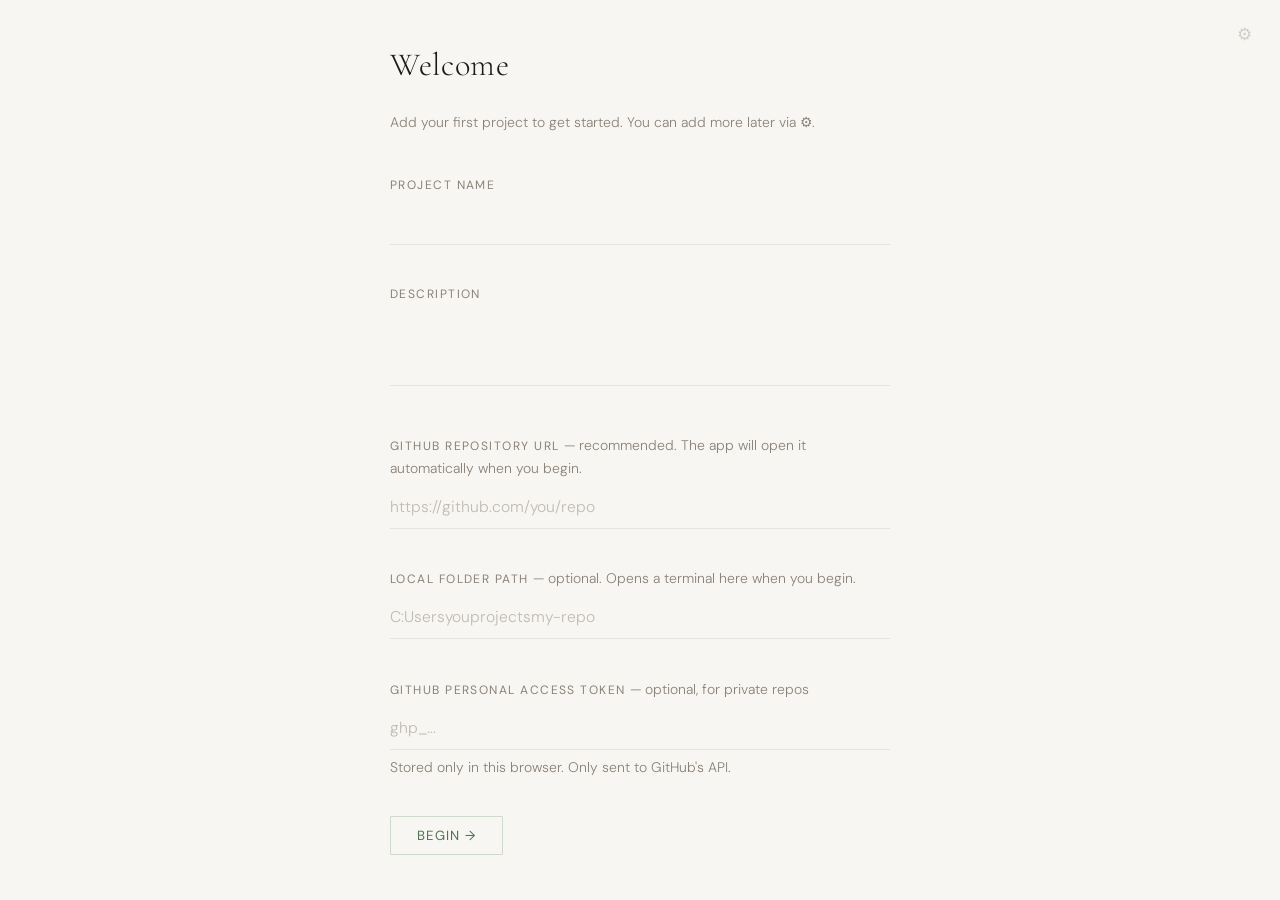
==== commit f9b83651: "fix: remove double back on grounding, clarify skip labels, light zen theme" ====
--- a/index.html
+++ b/index.html
@@ -6,7 +6,7 @@
   <title>Cold Start</title>
   <link rel="preconnect" href="https://fonts.googleapis.com">
   <link rel="preconnect" href="https://fonts.gstatic.com" crossorigin>
-  <link href="https://fonts.googleapis.com/css2?family=Cormorant+Garamond:ital,wght@0,300;0,400;0,500;1,300;1,400&family=Barlow:wght@300;400;500&family=Barlow+Condensed:wght@300;400;500&display=swap" rel="stylesheet">
+  <link href="https://fonts.googleapis.com/css2?family=Cormorant+Garamond:ital,wght@0,300;0,400;0,500;1,300;1,400&family=DM+Sans:wght@300;400;500&display=swap" rel="stylesheet">
   <link rel="stylesheet" href="style.css">
 </head>
 <body>
--- a/style.css
+++ b/style.css
@@ -1,19 +1,18 @@
 /* ── Design tokens ─────────────────────────────────────────────────────── */
 :root {
-  --bg:            #17151A;
-  --surface:       #1F1D22;
-  --surface-2:     #272428;
-  --text:          #EDE6DB;
-  --text-muted:    #6B6660;
-  --text-dim:      #9A9089;
-  --accent:        #C4956A;
-  --accent-light:  rgba(196, 149, 106, 0.12);
-  --accent-glow:   rgba(196, 149, 106, 0.22);
-  --border:        rgba(237, 230, 219, 0.08);
-  --border-warm:   rgba(196, 149, 106, 0.28);
-  --font-serif:    'Cormorant Garamond', Georgia, serif;
-  --font-sans:     'Barlow', system-ui, sans-serif;
-  --font-label:    'Barlow Condensed', system-ui, sans-serif;
+  --bg:          #F8F6F2;
+  --surface:     #F2EFE9;
+  --surface-2:   #EAE6DF;
+  --text:        #1C1A18;
+  --text-muted:  #8A8278;
+  --text-dim:    #B0A89E;
+  --accent:      #7A9E7E;
+  --accent-dark: #4D7553;
+  --accent-pale: rgba(122, 158, 126, 0.14);
+  --border:      rgba(28, 26, 24, 0.08);
+  --border-warm: rgba(122, 158, 126, 0.32);
+  --font-serif:  'Cormorant Garamond', Georgia, serif;
+  --font-sans:   'DM Sans', system-ui, sans-serif;
 }
 
 /* ── Reset ─────────────────────────────────────────────────────────────── */
@@ -28,17 +27,6 @@
   font-weight: 300;
   line-height: 1.75;
   -webkit-font-smoothing: antialiased;
-}
-
-/* Grain overlay — adds depth to the dark ground */
-body::after {
-  content: '';
-  position: fixed;
-  inset: 0;
-  background-image: url("data:image/svg+xml,%3Csvg xmlns='http://www.w3.org/2000/svg' width='180' height='180'%3E%3Cfilter id='n'%3E%3CfeTurbulence type='fractalNoise' baseFrequency='0.8' numOctaves='4' stitchTiles='stitch'/%3E%3CfeColorMatrix type='saturate' values='0'/%3E%3C/filter%3E%3Crect width='100%25' height='100%25' filter='url(%23n)'/%3E%3C/svg%3E");
-  opacity: 0.032;
-  pointer-events: none;
-  z-index: 9999;
 }
 
 /* ── Screen layout ─────────────────────────────────────────────────────── */
@@ -49,7 +37,7 @@
   padding: 0 28px;
   overflow-y: auto;
   opacity: 0;
-  transition: opacity 700ms ease;
+  transition: opacity 650ms ease;
 }
 
 .screen.active {
@@ -63,7 +51,7 @@
 
 .col {
   width: 100%;
-  max-width: 480px;
+  max-width: 500px;
   padding: 72px 0;
 }
 
@@ -78,10 +66,10 @@
 }
 
 .ritual-text p {
-  margin-bottom: 0.9rem;
+  margin-bottom: 0.85rem;
   opacity: 0;
-  transform: translateY(7px);
-  transition: opacity 800ms ease, transform 800ms cubic-bezier(0.33, 1, 0.68, 1);
+  transform: translateY(6px);
+  transition: opacity 750ms ease, transform 750ms cubic-bezier(0.33, 1, 0.68, 1);
 }
 
 .ritual-text p.revealed {
@@ -91,20 +79,19 @@
 
 h1 {
   font-family: var(--font-serif);
-  font-size: 2rem;
+  font-size: 1.9rem;
   font-weight: 300;
   letter-spacing: 0.02em;
   line-height: 1.25;
-  margin-bottom: 1.75rem;
-  color: var(--text);
+  margin-bottom: 1.5rem;
 }
 
 h2 {
   font-family: var(--font-serif);
-  font-size: 1.3rem;
-  font-weight: 300;
-  margin-bottom: 1.25rem;
-  letter-spacing: 0.02em;
+  font-size: 1.25rem;
+  font-weight: 300;
+  margin-bottom: 1rem;
+  letter-spacing: 0.01em;
 }
 
 h3 {
@@ -112,25 +99,15 @@
   font-size: 1.05rem;
   font-weight: 400;
   letter-spacing: 0.01em;
-  color: var(--text);
 }
 
 .eyebrow {
-  font-family: var(--font-label);
   font-size: 0.68rem;
   font-weight: 400;
-  letter-spacing: 0.25em;
+  letter-spacing: 0.2em;
   text-transform: uppercase;
   color: var(--text-muted);
   margin-bottom: 2.5rem;
-}
-
-.eyebrow::before {
-  content: '◆';
-  font-size: 0.42em;
-  vertical-align: middle;
-  margin-right: 0.75em;
-  opacity: 0.45;
 }
 
 .muted {
@@ -145,19 +122,19 @@
   display: inline-block;
   position: relative;
   overflow: hidden;
-  padding: 11px 28px;
+  padding: 10px 26px;
   border: 1px solid var(--border-warm);
-  border-radius: 0;
+  border-radius: 1px;
   background: transparent;
-  color: var(--accent);
-  font-family: var(--font-label);
-  font-size: 0.75rem;
-  font-weight: 400;
-  letter-spacing: 0.16em;
+  color: var(--accent-dark);
+  font-family: var(--font-sans);
+  font-size: 0.78rem;
+  font-weight: 400;
+  letter-spacing: 0.08em;
   cursor: pointer;
   text-decoration: none;
   text-transform: uppercase;
-  transition: color 320ms ease;
+  transition: color 300ms ease;
   z-index: 0;
   white-space: nowrap;
 }
@@ -168,12 +145,12 @@
   inset: 0;
   background: var(--accent);
   clip-path: inset(0 0 100% 0);
-  transition: clip-path 340ms cubic-bezier(0.33, 1, 0.68, 1);
+  transition: clip-path 320ms cubic-bezier(0.33, 1, 0.68, 1);
   z-index: -1;
 }
 
 .btn:hover::before { clip-path: inset(0 0 0% 0); }
-.btn:hover { color: var(--bg); }
+.btn:hover { color: #fff; }
 
 .btn-ghost {
   border-color: var(--border);
@@ -185,15 +162,14 @@
 
 .btn-sm {
   padding: 5px 14px;
-  font-size: 0.68rem;
-  letter-spacing: 0.12em;
+  font-size: 0.71rem;
 }
 
 .btn-row {
   display: flex;
-  gap: 12px;
+  gap: 10px;
   flex-wrap: wrap;
-  margin-top: 2.5rem;
+  margin-top: 2rem;
   align-items: center;
 }
 
@@ -203,7 +179,7 @@
 input[type="password"],
 textarea {
   width: 100%;
-  padding: 12px 0;
+  padding: 11px 0;
   border: none;
   border-bottom: 1px solid var(--border);
   background: transparent;
@@ -212,7 +188,7 @@
   font-size: 0.92rem;
   font-weight: 300;
   outline: none;
-  transition: border-color 300ms ease;
+  transition: border-color 280ms ease;
 }
 
 input[type="text"]:focus,
@@ -223,20 +199,19 @@
 textarea { resize: none; min-height: 72px; line-height: 1.7; }
 
 input::placeholder,
-textarea::placeholder { color: var(--text-muted); opacity: 0.4; }
+textarea::placeholder { color: var(--text-muted); opacity: 0.5; }
 
 label {
   display: block;
-  font-family: var(--font-label);
-  font-size: 0.68rem;
-  font-weight: 400;
-  letter-spacing: 0.2em;
-  text-transform: uppercase;
-  color: var(--text-muted);
-  margin-bottom: 6px;
-}
-
-.field { margin-bottom: 2.5rem; }
+  font-size: 0.71rem;
+  font-weight: 400;
+  letter-spacing: 0.12em;
+  text-transform: uppercase;
+  color: var(--text-muted);
+  margin-bottom: 5px;
+}
+
+.field { margin-bottom: 2.25rem; }
 
 /* ── Back button ───────────────────────────────────────────────────────── */
 .back-btn {
@@ -246,15 +221,15 @@
   z-index: 100;
   background: none;
   border: none;
-  font-family: var(--font-label);
-  font-size: 0.68rem;
-  font-weight: 400;
-  letter-spacing: 0.16em;
-  text-transform: uppercase;
-  color: var(--text-muted);
-  cursor: pointer;
-  opacity: 0.35;
-  transition: opacity 280ms ease, color 280ms ease;
+  font-family: var(--font-sans);
+  font-size: 0.71rem;
+  font-weight: 400;
+  letter-spacing: 0.1em;
+  text-transform: uppercase;
+  color: var(--text-muted);
+  cursor: pointer;
+  opacity: 0.45;
+  transition: opacity 260ms ease, color 260ms ease;
   padding: 4px 0;
 }
 
@@ -271,13 +246,13 @@
   font-size: 1rem;
   color: var(--text-muted);
   cursor: pointer;
-  opacity: 0.28;
-  transition: opacity 280ms ease;
+  opacity: 0.35;
+  transition: opacity 260ms ease;
   padding: 4px;
   line-height: 1;
 }
 
-.settings-btn:hover { opacity: 0.75; }
+.settings-btn:hover { opacity: 0.85; }
 
 /* ── Overlay ───────────────────────────────────────────────────────────── */
 .overlay {
@@ -286,7 +261,7 @@
   background: var(--bg);
   z-index: 200;
   overflow-y: auto;
-  padding: 56px 28px;
+  padding: 52px 28px;
   display: flex;
   flex-direction: column;
   align-items: center;
@@ -302,20 +277,20 @@
   cursor: pointer;
   margin-bottom: 2.5rem;
   align-self: flex-end;
-  opacity: 0.4;
-  transition: opacity 250ms ease;
+  opacity: 0.45;
+  transition: opacity 240ms ease;
 }
 
 .close-btn:hover { opacity: 1; }
 
-.divider { border: none; border-top: 1px solid var(--border); margin: 2.5rem 0; }
+.divider { border: none; border-top: 1px solid var(--border); margin: 2.25rem 0; }
 
 /* ── Settings project list ─────────────────────────────────────────────── */
 .project-item {
   display: flex;
   align-items: flex-start;
   gap: 16px;
-  padding: 16px 0;
+  padding: 14px 0;
   border-bottom: 1px solid var(--border);
 }
 
@@ -323,11 +298,10 @@
 
 .project-item-info strong {
   display: block;
-  margin-bottom: 3px;
+  margin-bottom: 2px;
   font-family: var(--font-serif);
   font-size: 1.05rem;
   font-weight: 400;
-  letter-spacing: 0.01em;
 }
 
 .project-item-actions { display: flex; gap: 8px; flex-shrink: 0; }
@@ -353,38 +327,36 @@
 }
 
 .breath-circle {
-  width: 120px;
-  height: 120px;
+  width: 110px;
+  height: 110px;
   border-radius: 50%;
   background: radial-gradient(circle at 42% 40%,
-    rgba(196, 149, 106, 0.28) 0%,
-    rgba(196, 149, 106, 0.07) 50%,
-    transparent 72%
+    rgba(122, 158, 126, 0.22) 0%,
+    rgba(122, 158, 126, 0.06) 55%,
+    transparent 75%
   );
   border: 1px solid var(--border-warm);
   transition: transform 4s ease-in-out, box-shadow 4s ease-in-out;
-  will-change: transform, box-shadow;
-  box-shadow: 0 0 28px rgba(196, 149, 106, 0.05);
+  will-change: transform;
+  box-shadow: 0 0 20px rgba(122, 158, 126, 0.06);
 }
 
 .breath-circle.inhaling {
   transform: scale(1.75);
   box-shadow:
-    0 0 70px rgba(196, 149, 106, 0.2),
-    0 0 140px rgba(196, 149, 106, 0.07),
-    inset 0 0 36px rgba(196, 149, 106, 0.12);
+    0 0 50px rgba(122, 158, 126, 0.18),
+    0 0 100px rgba(122, 158, 126, 0.06);
 }
 
 .breath-circle.exhaling {
   transform: scale(1);
-  box-shadow: 0 0 28px rgba(196, 149, 106, 0.05);
+  box-shadow: 0 0 20px rgba(122, 158, 126, 0.06);
 }
 
 .breath-label {
-  font-family: var(--font-label);
   font-size: 0.68rem;
   font-weight: 400;
-  letter-spacing: 0.22em;
+  letter-spacing: 0.18em;
   text-transform: uppercase;
   color: var(--text-muted);
   min-height: 1.4em;
@@ -392,10 +364,9 @@
 }
 
 .breath-counter {
-  font-family: var(--font-label);
-  font-size: 0.68rem;
-  font-weight: 300;
-  letter-spacing: 0.1em;
+  font-size: 0.7rem;
+  font-weight: 300;
+  letter-spacing: 0.06em;
   color: var(--text-muted);
 }
 
@@ -412,10 +383,9 @@
 }
 
 .breath-speed-label {
-  font-family: var(--font-label);
-  font-size: 0.66rem;
-  font-weight: 400;
-  letter-spacing: 0.18em;
+  font-size: 0.68rem;
+  font-weight: 400;
+  letter-spacing: 0.14em;
   text-transform: uppercase;
   color: var(--text-muted);
 }
@@ -429,10 +399,7 @@
   border: none;
   outline: none;
   cursor: pointer;
-  transition: background 200ms ease;
-}
-
-.breath-speed-slider:hover { background: var(--border-warm); }
+}
 
 .breath-speed-slider::-webkit-slider-thumb {
   -webkit-appearance: none;
@@ -442,7 +409,6 @@
   background: var(--accent);
   cursor: pointer;
   border: none;
-  box-shadow: 0 0 8px rgba(196, 149, 106, 0.4);
 }
 
 .breath-speed-slider::-moz-range-thumb {
@@ -463,10 +429,10 @@
 }
 
 .project-card {
-  padding: 20px 22px;
+  padding: 18px 20px;
   cursor: pointer;
   position: relative;
-  transition: background 260ms ease;
+  transition: background 240ms ease;
   border-bottom: 1px solid var(--border);
 }
 
@@ -480,7 +446,7 @@
   background: var(--accent);
   transform: scaleY(0);
   transform-origin: bottom;
-  transition: transform 280ms cubic-bezier(0.33, 1, 0.68, 1);
+  transition: transform 260ms cubic-bezier(0.33, 1, 0.68, 1);
 }
 
 .project-card:hover { background: var(--surface); }
@@ -488,24 +454,24 @@
 
 .project-card h3 {
   font-family: var(--font-serif);
-  font-size: 1.1rem;
-  font-weight: 400;
-  margin-bottom: 4px;
+  font-size: 1.05rem;
+  font-weight: 400;
+  margin-bottom: 3px;
   color: var(--text);
 }
 
 .project-card .desc {
   font-size: 0.8rem;
   color: var(--text-muted);
-  margin-bottom: 10px;
+  margin-bottom: 8px;
   font-weight: 300;
 }
 
 .commits-list {
   list-style: none;
   border-top: 1px solid var(--border);
-  padding-top: 8px;
-  margin-top: 8px;
+  padding-top: 7px;
+  margin-top: 7px;
 }
 
 .commits-list li {
@@ -520,28 +486,26 @@
 
 .commit-date {
   flex-shrink: 0;
-  color: var(--accent);
-  font-family: var(--font-label);
-  font-size: 0.68rem;
-  letter-spacing: 0.06em;
-}
-
-.commits-loading { font-style: italic; opacity: 0.5; font-size: 0.76rem; }
+  color: var(--accent-dark);
+  font-size: 0.7rem;
+  letter-spacing: 0.04em;
+}
+
+.commits-loading { font-style: italic; opacity: 0.55; font-size: 0.76rem; }
 
 /* ── Begin screen ──────────────────────────────────────────────────────── */
 .begin-project {
-  font-family: var(--font-label);
   font-size: 0.68rem;
   font-weight: 400;
-  letter-spacing: 0.22em;
-  text-transform: uppercase;
-  color: var(--text-muted);
-  margin-bottom: 1.5rem;
+  letter-spacing: 0.18em;
+  text-transform: uppercase;
+  color: var(--text-muted);
+  margin-bottom: 1.25rem;
 }
 
 .begin-step {
   font-family: var(--font-serif);
-  font-size: 1.9rem;
+  font-size: 1.85rem;
   font-weight: 300;
   line-height: 1.55;
   color: var(--text);
@@ -550,22 +514,21 @@
 }
 
 /* ── Begin commits ─────────────────────────────────────────────────────── */
-.begin-commits { margin-top: 2rem; }
+.begin-commits { margin-top: 1.75rem; }
 
 .begin-commits-label {
-  font-family: var(--font-label);
-  font-size: 0.65rem;
-  letter-spacing: 0.22em;
-  text-transform: uppercase;
-  color: var(--text-muted);
-  margin-bottom: 0.75rem;
+  font-size: 0.66rem;
+  letter-spacing: 0.18em;
+  text-transform: uppercase;
+  color: var(--text-muted);
+  margin-bottom: 0.65rem;
 }
 
 .begin-commit-row {
   display: flex;
-  gap: 12px;
+  gap: 10px;
   align-items: baseline;
-  padding: 4px 0;
+  padding: 3px 0;
   font-size: 0.78rem;
   color: var(--text-muted);
   border-bottom: 1px solid var(--border);
@@ -576,19 +539,18 @@
 
 /* ── Terminal block ────────────────────────────────────────────────────── */
 .terminal-block {
-  margin-top: 2.5rem;
-  padding: 16px 18px;
+  margin-top: 2rem;
+  padding: 14px 16px;
   background: var(--surface);
   border: 1px solid var(--border);
 }
 
 .terminal-label {
-  font-family: var(--font-label);
-  font-size: 0.64rem;
-  letter-spacing: 0.2em;
-  text-transform: uppercase;
-  color: var(--text-muted);
-  margin-bottom: 8px;
+  font-size: 0.65rem;
+  letter-spacing: 0.18em;
+  text-transform: uppercase;
+  color: var(--text-muted);
+  margin-bottom: 7px;
 }
 
 .terminal-cmd-row {
@@ -601,9 +563,8 @@
   flex: 1;
   font-family: 'Courier New', monospace;
   font-size: 0.82rem;
-  color: var(--accent);
+  color: var(--accent-dark);
   word-break: break-all;
-  letter-spacing: 0.02em;
 }
 
 .terminal-copy-btn {
@@ -615,22 +576,19 @@
   padding: 2px 8px;
   flex-shrink: 0;
   transition: background 200ms ease, color 200ms ease;
-  font-family: var(--font-label);
-  letter-spacing: 0.05em;
 }
 
 .terminal-copy-btn:hover { background: var(--surface-2); color: var(--text); }
 
 .terminal-vscode-link {
   display: inline-block;
-  margin-top: 8px;
-  font-family: var(--font-label);
-  font-size: 0.68rem;
-  letter-spacing: 0.12em;
-  color: var(--accent);
+  margin-top: 7px;
+  font-size: 0.7rem;
+  letter-spacing: 0.08em;
+  color: var(--accent-dark);
   text-decoration: none;
   text-transform: uppercase;
-  opacity: 0.6;
+  opacity: 0.65;
   transition: opacity 200ms ease;
 }
 
@@ -638,19 +596,18 @@
 
 /* ── Emotion reflection ────────────────────────────────────────────────── */
 .reflection-block {
-  margin-bottom: 2rem;
-  padding-bottom: 2rem;
+  margin-bottom: 1.75rem;
+  padding-bottom: 1.75rem;
   border-bottom: 1px solid var(--border);
 }
 
 .reflection-label {
-  font-family: var(--font-label);
-  font-size: 0.65rem;
-  font-weight: 400;
-  letter-spacing: 0.2em;
-  text-transform: uppercase;
-  color: var(--text-muted);
-  margin-bottom: 0.5rem;
+  font-size: 0.66rem;
+  font-weight: 400;
+  letter-spacing: 0.16em;
+  text-transform: uppercase;
+  color: var(--text-muted);
+  margin-bottom: 0.4rem;
 }
 
 .reflection-answer {
@@ -668,15 +625,15 @@
   font-size: 1.1rem;
   font-weight: 300;
   line-height: 1.9;
-  color: var(--text-dim);
+  color: var(--text-muted);
   border-left: 1px solid var(--accent);
-  padding-left: 1.25rem;
+  padding-left: 1.2rem;
   margin: 0 0 0.5rem;
 }
 
 .closing-question {
   font-family: var(--font-serif);
-  font-size: 1.4rem;
+  font-size: 1.35rem;
   font-weight: 300;
   font-style: italic;
   line-height: 1.85;
@@ -691,7 +648,7 @@
 .task-item {
   display: flex;
   align-items: baseline;
-  gap: 12px;
+  gap: 10px;
   padding: 8px 0;
   border-bottom: 1px solid var(--border);
 }
@@ -708,7 +665,6 @@
   color: var(--text-muted);
   text-decoration: line-through;
   text-decoration-color: var(--border);
-  opacity: 0.7;
 }
 
 .task-empty {
@@ -737,7 +693,7 @@
   font-weight: 300;
   color: var(--text);
   outline: none;
-  transition: border-color 280ms ease;
+  transition: border-color 270ms ease;
 }
 
 .task-input:focus { border-bottom-color: var(--accent); }
@@ -749,14 +705,13 @@
   border: none;
   text-align: left;
   cursor: pointer;
-  font-family: var(--font-label);
-  font-size: 0.66rem;
-  font-weight: 400;
-  letter-spacing: 0.15em;
+  font-size: 0.68rem;
+  font-weight: 400;
+  letter-spacing: 0.12em;
   text-transform: uppercase;
   color: var(--text-muted);
   padding: 10px 0 4px;
-  margin-top: 0.5rem;
+  margin-top: 0.4rem;
   transition: color 200ms ease;
 }
 
@@ -767,6 +722,6 @@
 a:focus-visible,
 input:focus-visible,
 textarea:focus-visible {
-  outline: 1px solid var(--accent);
+  outline: 2px solid var(--accent);
   outline-offset: 3px;
 }
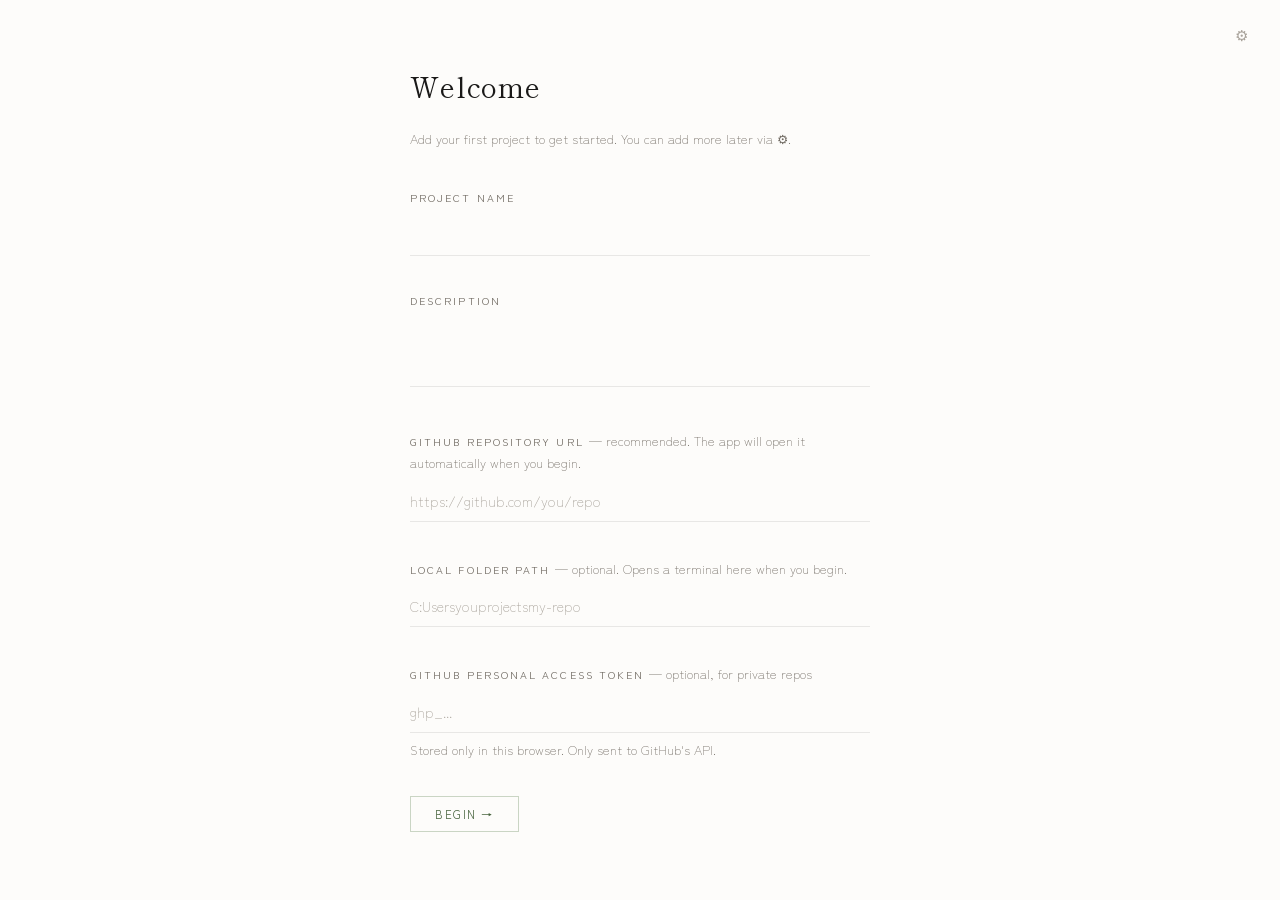
==== commit d258b588: "design: shrine in morning light — Shippori Mincho + Zen Kaku Gothic, hairline geometry" ====
--- a/index.html
+++ b/index.html
@@ -6,7 +6,7 @@
   <title>Cold Start</title>
   <link rel="preconnect" href="https://fonts.googleapis.com">
   <link rel="preconnect" href="https://fonts.gstatic.com" crossorigin>
-  <link href="https://fonts.googleapis.com/css2?family=Cormorant+Garamond:ital,wght@0,300;0,400;0,500;1,300;1,400&family=DM+Sans:wght@300;400;500&display=swap" rel="stylesheet">
+  <link href="https://fonts.googleapis.com/css2?family=Shippori+Mincho:wght@400;500&family=Zen+Kaku+Gothic+New:wght@300;400;500&display=swap" rel="stylesheet">
   <link rel="stylesheet" href="style.css">
 </head>
 <body>
--- a/style.css
+++ b/style.css
@@ -1,43 +1,48 @@
-/* ── Design tokens ─────────────────────────────────────────────────────── */
+/* ─────────────────────────────────────────────────────────────────────────
+   Cold Start — Shrine in Morning Light
+   Shippori Mincho (ritual text) + Zen Kaku Gothic New (UI)
+   Ground: porcelain white. Ink: near-black. One accent: moss green.
+   ───────────────────────────────────────────────────────────────────────── */
+
 :root {
-  --bg:          #F8F6F2;
-  --surface:     #F2EFE9;
-  --surface-2:   #EAE6DF;
-  --text:        #1C1A18;
-  --text-muted:  #8A8278;
-  --text-dim:    #B0A89E;
-  --accent:      #7A9E7E;
-  --accent-dark: #4D7553;
-  --accent-pale: rgba(122, 158, 126, 0.14);
-  --border:      rgba(28, 26, 24, 0.08);
-  --border-warm: rgba(122, 158, 126, 0.32);
-  --font-serif:  'Cormorant Garamond', Georgia, serif;
-  --font-sans:   'DM Sans', system-ui, sans-serif;
-}
-
-/* ── Reset ─────────────────────────────────────────────────────────────── */
+  --bg:          #FDFCFA;
+  --paper:       #F5F2ED;
+  --paper-2:     #EDE9E3;
+  --ink:         #1A1918;
+  --ink-mid:     #716B63;
+  --ink-faint:   #A8A29A;
+  --moss:        #6B8C5F;
+  --moss-dark:   #47633D;
+  --moss-pale:   rgba(107, 140, 95, 0.11);
+  --rule:        rgba(26, 25, 24, 0.09);
+  --rule-accent: rgba(107, 140, 95, 0.35);
+  --font-ritual: 'Shippori Mincho', 'Hiragino Mincho Pro', Georgia, serif;
+  --font-ui:     'Zen Kaku Gothic New', system-ui, sans-serif;
+}
+
+/* ── Reset ───────────────────────────────────────────────────────────────── */
 *, *::before, *::after { box-sizing: border-box; margin: 0; padding: 0; }
 
 html, body {
   height: 100%;
   background: var(--bg);
-  color: var(--text);
-  font-family: var(--font-sans);
-  font-size: 17px;
-  font-weight: 300;
-  line-height: 1.75;
+  color: var(--ink);
+  font-family: var(--font-ui);
+  font-size: 16px;
+  font-weight: 300;
+  line-height: 1.8;
   -webkit-font-smoothing: antialiased;
 }
 
-/* ── Screen layout ─────────────────────────────────────────────────────── */
+/* ── Screen layout ───────────────────────────────────────────────────────── */
 .screen {
   display: none;
   position: fixed;
   inset: 0;
-  padding: 0 28px;
+  padding: 0 32px;
   overflow-y: auto;
   opacity: 0;
-  transition: opacity 650ms ease;
+  transition: opacity 800ms ease;
 }
 
 .screen.active {
@@ -51,217 +56,213 @@
 
 .col {
   width: 100%;
-  max-width: 500px;
-  padding: 72px 0;
-}
-
-/* ── Typography ────────────────────────────────────────────────────────── */
+  max-width: 460px;
+  padding: 80px 0;
+}
+
+/* ── Typography ──────────────────────────────────────────────────────────── */
 .ritual-text {
-  font-family: var(--font-serif);
-  font-weight: 300;
-  font-size: 1.3rem;
-  line-height: 2.05;
-  color: var(--text);
-  letter-spacing: 0.01em;
-}
-
+  font-family: var(--font-ritual);
+  font-size: 1.25rem;
+  line-height: 2.2;
+  color: var(--ink);
+  letter-spacing: 0.02em;
+}
+
+/* Pure opacity reveal — no movement, like morning mist resolving */
 .ritual-text p {
-  margin-bottom: 0.85rem;
+  margin-bottom: 0.6rem;
   opacity: 0;
-  transform: translateY(6px);
-  transition: opacity 750ms ease, transform 750ms cubic-bezier(0.33, 1, 0.68, 1);
-}
-
-.ritual-text p.revealed {
-  opacity: 1;
-  transform: translateY(0);
-}
+  transition: opacity 1100ms ease;
+}
+
+.ritual-text p.revealed { opacity: 1; }
 
 h1 {
-  font-family: var(--font-serif);
-  font-size: 1.9rem;
-  font-weight: 300;
-  letter-spacing: 0.02em;
-  line-height: 1.25;
+  font-family: var(--font-ritual);
+  font-size: 1.75rem;
+  font-weight: 400;
+  letter-spacing: 0.03em;
+  line-height: 1.3;
   margin-bottom: 1.5rem;
 }
 
 h2 {
-  font-family: var(--font-serif);
-  font-size: 1.25rem;
-  font-weight: 300;
+  font-family: var(--font-ritual);
+  font-size: 1.2rem;
+  font-weight: 400;
   margin-bottom: 1rem;
-  letter-spacing: 0.01em;
+  letter-spacing: 0.02em;
 }
 
 h3 {
-  font-family: var(--font-serif);
-  font-size: 1.05rem;
-  font-weight: 400;
-  letter-spacing: 0.01em;
+  font-family: var(--font-ritual);
+  font-size: 1rem;
+  font-weight: 400;
+  letter-spacing: 0.02em;
+  color: var(--ink);
 }
 
 .eyebrow {
-  font-size: 0.68rem;
-  font-weight: 400;
-  letter-spacing: 0.2em;
-  text-transform: uppercase;
-  color: var(--text-muted);
+  font-size: 0.65rem;
+  font-weight: 400;
+  letter-spacing: 0.28em;
+  text-transform: uppercase;
+  color: var(--ink-faint);
   margin-bottom: 2.5rem;
 }
 
 .muted {
-  font-size: 0.82rem;
-  color: var(--text-muted);
-  font-weight: 300;
-  line-height: 1.6;
-}
-
-/* ── Buttons ───────────────────────────────────────────────────────────── */
+  font-size: 0.8rem;
+  color: var(--ink-mid);
+  font-weight: 300;
+  line-height: 1.65;
+}
+
+/* ── Horizontal rules ────────────────────────────────────────────────────── */
+hr, .divider {
+  border: none;
+  border-top: 0.5px solid var(--rule);
+  margin: 2rem 0;
+}
+
+/* ── Buttons ─────────────────────────────────────────────────────────────── */
 .btn {
   display: inline-block;
   position: relative;
-  overflow: hidden;
-  padding: 10px 26px;
-  border: 1px solid var(--border-warm);
-  border-radius: 1px;
+  padding: 9px 24px;
+  border: 0.5px solid var(--rule-accent);
+  border-radius: 0;
   background: transparent;
-  color: var(--accent-dark);
-  font-family: var(--font-sans);
-  font-size: 0.78rem;
-  font-weight: 400;
-  letter-spacing: 0.08em;
+  color: var(--moss-dark);
+  font-family: var(--font-ui);
+  font-size: 0.7rem;
+  font-weight: 400;
+  letter-spacing: 0.14em;
   cursor: pointer;
   text-decoration: none;
   text-transform: uppercase;
-  transition: color 300ms ease;
-  z-index: 0;
+  transition: background 280ms ease, color 280ms ease, border-color 280ms ease;
   white-space: nowrap;
 }
 
-.btn::before {
-  content: '';
-  position: absolute;
-  inset: 0;
-  background: var(--accent);
-  clip-path: inset(0 0 100% 0);
-  transition: clip-path 320ms cubic-bezier(0.33, 1, 0.68, 1);
-  z-index: -1;
-}
-
-.btn:hover::before { clip-path: inset(0 0 0% 0); }
-.btn:hover { color: #fff; }
+.btn:hover {
+  background: var(--moss);
+  border-color: var(--moss);
+  color: #fff;
+}
 
 .btn-ghost {
-  border-color: var(--border);
-  color: var(--text-muted);
-}
-
-.btn-ghost::before { background: var(--surface-2); }
-.btn-ghost:hover { color: var(--text); }
+  border-color: var(--rule);
+  color: var(--ink-mid);
+}
+
+.btn-ghost:hover {
+  background: var(--paper);
+  border-color: var(--rule);
+  color: var(--ink);
+}
 
 .btn-sm {
-  padding: 5px 14px;
-  font-size: 0.71rem;
+  padding: 4px 12px;
+  font-size: 0.65rem;
 }
 
 .btn-row {
   display: flex;
   gap: 10px;
   flex-wrap: wrap;
-  margin-top: 2rem;
+  margin-top: 2.25rem;
   align-items: center;
 }
 
-/* ── Inputs ────────────────────────────────────────────────────────────── */
+/* ── Inputs ──────────────────────────────────────────────────────────────── */
 input[type="text"],
 input[type="url"],
 input[type="password"],
 textarea {
   width: 100%;
-  padding: 11px 0;
-  border: none;
-  border-bottom: 1px solid var(--border);
+  padding: 10px 0;
+  border: none;
+  border-bottom: 0.5px solid var(--rule);
   background: transparent;
-  color: var(--text);
-  font-family: var(--font-sans);
-  font-size: 0.92rem;
+  color: var(--ink);
+  font-family: var(--font-ui);
+  font-size: 0.9rem;
   font-weight: 300;
   outline: none;
-  transition: border-color 280ms ease;
+  transition: border-color 300ms ease;
 }
 
 input[type="text"]:focus,
 input[type="url"]:focus,
 input[type="password"]:focus,
-textarea:focus { border-bottom-color: var(--accent); }
-
-textarea { resize: none; min-height: 72px; line-height: 1.7; }
+textarea:focus { border-bottom-color: var(--moss); }
+
+textarea { resize: none; min-height: 68px; line-height: 1.7; }
 
 input::placeholder,
-textarea::placeholder { color: var(--text-muted); opacity: 0.5; }
+textarea::placeholder { color: var(--ink-faint); }
 
 label {
   display: block;
-  font-size: 0.71rem;
-  font-weight: 400;
-  letter-spacing: 0.12em;
-  text-transform: uppercase;
-  color: var(--text-muted);
-  margin-bottom: 5px;
+  font-size: 0.65rem;
+  font-weight: 400;
+  letter-spacing: 0.2em;
+  text-transform: uppercase;
+  color: var(--ink-mid);
+  margin-bottom: 6px;
 }
 
 .field { margin-bottom: 2.25rem; }
 
-/* ── Back button ───────────────────────────────────────────────────────── */
+/* ── Back button ─────────────────────────────────────────────────────────── */
 .back-btn {
   position: fixed;
-  top: 22px;
-  left: 24px;
+  top: 24px;
+  left: 28px;
   z-index: 100;
   background: none;
   border: none;
-  font-family: var(--font-sans);
-  font-size: 0.71rem;
-  font-weight: 400;
-  letter-spacing: 0.1em;
-  text-transform: uppercase;
-  color: var(--text-muted);
-  cursor: pointer;
-  opacity: 0.45;
-  transition: opacity 260ms ease, color 260ms ease;
+  font-family: var(--font-ui);
+  font-size: 0.65rem;
+  font-weight: 400;
+  letter-spacing: 0.16em;
+  text-transform: uppercase;
+  color: var(--ink-faint);
+  cursor: pointer;
+  transition: color 250ms ease;
   padding: 4px 0;
 }
 
-.back-btn:hover { opacity: 1; color: var(--text); }
-
-/* ── Settings button ───────────────────────────────────────────────────── */
+.back-btn:hover { color: var(--ink); }
+
+/* ── Settings button ─────────────────────────────────────────────────────── */
 .settings-btn {
   position: fixed;
-  top: 22px;
-  right: 24px;
+  top: 24px;
+  right: 28px;
   z-index: 100;
   background: none;
   border: none;
-  font-size: 1rem;
-  color: var(--text-muted);
-  cursor: pointer;
-  opacity: 0.35;
-  transition: opacity 260ms ease;
+  font-size: 0.95rem;
+  color: var(--ink-faint);
+  cursor: pointer;
+  transition: color 250ms ease;
   padding: 4px;
   line-height: 1;
 }
 
-.settings-btn:hover { opacity: 0.85; }
-
-/* ── Overlay ───────────────────────────────────────────────────────────── */
+.settings-btn:hover { color: var(--ink-mid); }
+
+/* ── Overlay ─────────────────────────────────────────────────────────────── */
 .overlay {
   position: fixed;
   inset: 0;
   background: var(--bg);
   z-index: 200;
   overflow-y: auto;
-  padding: 52px 28px;
+  padding: 56px 32px;
   display: flex;
   flex-direction: column;
   align-items: center;
@@ -272,26 +273,24 @@
 .close-btn {
   background: none;
   border: none;
-  font-size: 1.1rem;
-  color: var(--text-muted);
+  font-size: 1rem;
+  color: var(--ink-faint);
   cursor: pointer;
   margin-bottom: 2.5rem;
   align-self: flex-end;
-  opacity: 0.45;
-  transition: opacity 240ms ease;
-}
-
-.close-btn:hover { opacity: 1; }
-
-.divider { border: none; border-top: 1px solid var(--border); margin: 2.25rem 0; }
-
-/* ── Settings project list ─────────────────────────────────────────────── */
+  transition: color 240ms ease;
+  line-height: 1;
+}
+
+.close-btn:hover { color: var(--ink); }
+
+/* ── Settings project list ───────────────────────────────────────────────── */
 .project-item {
   display: flex;
   align-items: flex-start;
   gap: 16px;
   padding: 14px 0;
-  border-bottom: 1px solid var(--border);
+  border-bottom: 0.5px solid var(--rule);
 }
 
 .project-item-info { flex: 1; }
@@ -299,78 +298,66 @@
 .project-item-info strong {
   display: block;
   margin-bottom: 2px;
-  font-family: var(--font-serif);
-  font-size: 1.05rem;
-  font-weight: 400;
+  font-family: var(--font-ritual);
+  font-size: 1rem;
+  font-weight: 400;
+  letter-spacing: 0.02em;
 }
 
 .project-item-actions { display: flex; gap: 8px; flex-shrink: 0; }
 
-/* ── Breathing ─────────────────────────────────────────────────────────── */
+/* ── Breathing ───────────────────────────────────────────────────────────── */
 .breath-wrap {
   display: flex;
   flex-direction: column;
   align-items: center;
-  gap: 2rem;
+  gap: 2.25rem;
   padding: 2rem 0;
 }
 
 .breath-instruction {
-  font-family: var(--font-serif);
-  font-weight: 300;
-  font-size: 1.05rem;
-  color: var(--text-dim);
+  font-family: var(--font-ritual);
+  font-size: 1rem;
+  color: var(--ink-mid);
   text-align: center;
-  line-height: 2;
-  max-width: 340px;
+  line-height: 2.1;
+  max-width: 320px;
   white-space: pre-line;
-}
-
+  letter-spacing: 0.02em;
+}
+
+/* The circle is a pure geometric form — a hairline ring in stillness */
 .breath-circle {
-  width: 110px;
-  height: 110px;
+  width: 100px;
+  height: 100px;
   border-radius: 50%;
-  background: radial-gradient(circle at 42% 40%,
-    rgba(122, 158, 126, 0.22) 0%,
-    rgba(122, 158, 126, 0.06) 55%,
-    transparent 75%
-  );
-  border: 1px solid var(--border-warm);
-  transition: transform 4s ease-in-out, box-shadow 4s ease-in-out;
+  background: transparent;
+  border: 0.5px solid var(--moss);
+  transition: transform 4s ease-in-out;
   will-change: transform;
-  box-shadow: 0 0 20px rgba(122, 158, 126, 0.06);
-}
-
-.breath-circle.inhaling {
-  transform: scale(1.75);
-  box-shadow:
-    0 0 50px rgba(122, 158, 126, 0.18),
-    0 0 100px rgba(122, 158, 126, 0.06);
-}
-
-.breath-circle.exhaling {
-  transform: scale(1);
-  box-shadow: 0 0 20px rgba(122, 158, 126, 0.06);
-}
+}
+
+.breath-circle.inhaling  { transform: scale(1.9); }
+.breath-circle.exhaling  { transform: scale(1); }
 
 .breath-label {
-  font-size: 0.68rem;
-  font-weight: 400;
-  letter-spacing: 0.18em;
-  text-transform: uppercase;
-  color: var(--text-muted);
+  font-size: 0.62rem;
+  font-weight: 400;
+  letter-spacing: 0.24em;
+  text-transform: uppercase;
+  color: var(--ink-faint);
   min-height: 1.4em;
   text-align: center;
 }
 
 .breath-counter {
-  font-size: 0.7rem;
-  font-weight: 300;
-  letter-spacing: 0.06em;
-  color: var(--text-muted);
-}
-
-/* ── Breath speed slider ───────────────────────────────────────────────── */
+  font-size: 0.65rem;
+  font-weight: 300;
+  letter-spacing: 0.1em;
+  color: var(--ink-faint);
+}
+
+/* ── Breath speed slider ─────────────────────────────────────────────────── */
 .breath-speed-wrap {
   display: flex;
   flex-direction: column;
@@ -378,24 +365,24 @@
   gap: 10px;
   margin-top: 2rem;
   width: 100%;
-  max-width: 260px;
+  max-width: 240px;
   align-self: center;
 }
 
 .breath-speed-label {
-  font-size: 0.68rem;
-  font-weight: 400;
-  letter-spacing: 0.14em;
-  text-transform: uppercase;
-  color: var(--text-muted);
+  font-size: 0.62rem;
+  font-weight: 400;
+  letter-spacing: 0.2em;
+  text-transform: uppercase;
+  color: var(--ink-faint);
 }
 
 .breath-speed-slider {
   -webkit-appearance: none;
   appearance: none;
   width: 100%;
-  height: 1px;
-  background: var(--border);
+  height: 0.5px;
+  background: var(--rule);
   border: none;
   outline: none;
   cursor: pointer;
@@ -403,80 +390,80 @@
 
 .breath-speed-slider::-webkit-slider-thumb {
   -webkit-appearance: none;
-  width: 13px;
-  height: 13px;
+  width: 11px;
+  height: 11px;
   border-radius: 50%;
-  background: var(--accent);
+  background: var(--moss);
   cursor: pointer;
   border: none;
 }
 
 .breath-speed-slider::-moz-range-thumb {
-  width: 13px;
-  height: 13px;
+  width: 11px;
+  height: 11px;
   border-radius: 50%;
-  background: var(--accent);
-  cursor: pointer;
-  border: none;
-}
-
-/* ── Project cards ─────────────────────────────────────────────────────── */
+  background: var(--moss);
+  cursor: pointer;
+  border: none;
+}
+
+/* ── Project cards ───────────────────────────────────────────────────────── */
 .project-cards {
   display: flex;
   flex-direction: column;
   width: 100%;
-  border: 1px solid var(--border);
 }
 
 .project-card {
-  padding: 18px 20px;
+  padding: 16px 0 16px 16px;
   cursor: pointer;
   position: relative;
-  transition: background 240ms ease;
-  border-bottom: 1px solid var(--border);
-}
-
-.project-card:last-child { border-bottom: none; }
-
+  border-bottom: 0.5px solid var(--rule);
+  transition: background 220ms ease;
+}
+
+.project-card:first-child { border-top: 0.5px solid var(--rule); }
+
+/* Left mark — appears on hover like a bookmark */
 .project-card::before {
   content: '';
   position: absolute;
   left: 0; top: 0; bottom: 0;
-  width: 2px;
-  background: var(--accent);
+  width: 1.5px;
+  background: var(--moss);
   transform: scaleY(0);
   transform-origin: bottom;
-  transition: transform 260ms cubic-bezier(0.33, 1, 0.68, 1);
-}
-
-.project-card:hover { background: var(--surface); }
+  transition: transform 260ms ease;
+}
+
+.project-card:hover { background: var(--moss-pale); }
 .project-card:hover::before { transform: scaleY(1); }
 
 .project-card h3 {
-  font-family: var(--font-serif);
-  font-size: 1.05rem;
+  font-family: var(--font-ritual);
+  font-size: 1rem;
   font-weight: 400;
   margin-bottom: 3px;
-  color: var(--text);
+  letter-spacing: 0.02em;
 }
 
 .project-card .desc {
-  font-size: 0.8rem;
-  color: var(--text-muted);
+  font-size: 0.78rem;
+  color: var(--ink-mid);
   margin-bottom: 8px;
   font-weight: 300;
 }
 
 .commits-list {
   list-style: none;
-  border-top: 1px solid var(--border);
-  padding-top: 7px;
-  margin-top: 7px;
+  border-top: 0.5px solid var(--rule);
+  padding-top: 6px;
+  margin-top: 6px;
 }
 
 .commits-list li {
-  font-size: 0.76rem;
-  color: var(--text-muted);
+  font-size: 0.73rem;
+  color: var(--ink-mid);
   padding: 2px 0;
   display: flex;
   gap: 10px;
@@ -486,42 +473,42 @@
 
 .commit-date {
   flex-shrink: 0;
-  color: var(--accent-dark);
-  font-size: 0.7rem;
-  letter-spacing: 0.04em;
-}
-
-.commits-loading { font-style: italic; opacity: 0.55; font-size: 0.76rem; }
-
-/* ── Begin screen ──────────────────────────────────────────────────────── */
+  color: var(--moss-dark);
+  font-size: 0.65rem;
+  letter-spacing: 0.06em;
+}
+
+.commits-loading { font-size: 0.73rem; color: var(--ink-faint); }
+
+/* ── Begin screen ────────────────────────────────────────────────────────── */
 .begin-project {
-  font-size: 0.68rem;
-  font-weight: 400;
-  letter-spacing: 0.18em;
-  text-transform: uppercase;
-  color: var(--text-muted);
+  font-size: 0.65rem;
+  font-weight: 400;
+  letter-spacing: 0.22em;
+  text-transform: uppercase;
+  color: var(--ink-faint);
   margin-bottom: 1.25rem;
 }
 
 .begin-step {
-  font-family: var(--font-serif);
-  font-size: 1.85rem;
-  font-weight: 300;
-  line-height: 1.55;
-  color: var(--text);
+  font-family: var(--font-ritual);
+  font-size: 1.75rem;
+  font-weight: 400;
+  line-height: 1.6;
+  color: var(--ink);
   margin-bottom: 3rem;
-  letter-spacing: 0.01em;
-}
-
-/* ── Begin commits ─────────────────────────────────────────────────────── */
+  letter-spacing: 0.02em;
+}
+
+/* ── Begin commits ───────────────────────────────────────────────────────── */
 .begin-commits { margin-top: 1.75rem; }
 
 .begin-commits-label {
-  font-size: 0.66rem;
-  letter-spacing: 0.18em;
-  text-transform: uppercase;
-  color: var(--text-muted);
-  margin-bottom: 0.65rem;
+  font-size: 0.62rem;
+  letter-spacing: 0.2em;
+  text-transform: uppercase;
+  color: var(--ink-faint);
+  margin-bottom: 0.6rem;
 }
 
 .begin-commit-row {
@@ -529,150 +516,144 @@
   gap: 10px;
   align-items: baseline;
   padding: 3px 0;
-  font-size: 0.78rem;
-  color: var(--text-muted);
-  border-bottom: 1px solid var(--border);
+  font-size: 0.75rem;
+  color: var(--ink-mid);
+  border-bottom: 0.5px solid var(--rule);
   font-weight: 300;
 }
 
 .begin-commit-msg { flex: 1; line-height: 1.5; }
 
-/* ── Terminal block ────────────────────────────────────────────────────── */
+/* ── Terminal block ──────────────────────────────────────────────────────── */
 .terminal-block {
   margin-top: 2rem;
   padding: 14px 16px;
-  background: var(--surface);
-  border: 1px solid var(--border);
+  background: var(--paper);
+  border: 0.5px solid var(--rule);
 }
 
 .terminal-label {
-  font-size: 0.65rem;
-  letter-spacing: 0.18em;
-  text-transform: uppercase;
-  color: var(--text-muted);
+  font-size: 0.62rem;
+  letter-spacing: 0.2em;
+  text-transform: uppercase;
+  color: var(--ink-faint);
   margin-bottom: 7px;
 }
 
-.terminal-cmd-row {
-  display: flex;
-  align-items: center;
-  gap: 10px;
-}
+.terminal-cmd-row { display: flex; align-items: center; gap: 10px; }
 
 .terminal-cmd {
   flex: 1;
   font-family: 'Courier New', monospace;
-  font-size: 0.82rem;
-  color: var(--accent-dark);
+  font-size: 0.8rem;
+  color: var(--moss-dark);
   word-break: break-all;
+  letter-spacing: 0.02em;
 }
 
 .terminal-copy-btn {
   background: none;
-  border: 1px solid var(--border);
-  color: var(--text-muted);
-  cursor: pointer;
-  font-size: 0.82rem;
+  border: 0.5px solid var(--rule);
+  color: var(--ink-faint);
+  cursor: pointer;
+  font-size: 0.78rem;
   padding: 2px 8px;
   flex-shrink: 0;
   transition: background 200ms ease, color 200ms ease;
 }
 
-.terminal-copy-btn:hover { background: var(--surface-2); color: var(--text); }
+.terminal-copy-btn:hover { background: var(--paper-2); color: var(--ink); }
 
 .terminal-vscode-link {
   display: inline-block;
   margin-top: 7px;
-  font-size: 0.7rem;
-  letter-spacing: 0.08em;
-  color: var(--accent-dark);
+  font-size: 0.65rem;
+  letter-spacing: 0.1em;
+  color: var(--moss-dark);
   text-decoration: none;
   text-transform: uppercase;
-  opacity: 0.65;
+  opacity: 0.7;
   transition: opacity 200ms ease;
 }
 
 .terminal-vscode-link:hover { opacity: 1; }
 
-/* ── Emotion reflection ────────────────────────────────────────────────── */
+/* ── Emotion reflection ──────────────────────────────────────────────────── */
 .reflection-block {
   margin-bottom: 1.75rem;
   padding-bottom: 1.75rem;
-  border-bottom: 1px solid var(--border);
+  border-bottom: 0.5px solid var(--rule);
 }
 
 .reflection-label {
-  font-size: 0.66rem;
-  font-weight: 400;
-  letter-spacing: 0.16em;
-  text-transform: uppercase;
-  color: var(--text-muted);
+  font-size: 0.62rem;
+  font-weight: 400;
+  letter-spacing: 0.18em;
+  text-transform: uppercase;
+  color: var(--ink-faint);
   margin-bottom: 0.4rem;
 }
 
 .reflection-answer {
-  font-family: var(--font-serif);
+  font-family: var(--font-ritual);
+  font-size: 1rem;
+  line-height: 1.9;
+  color: var(--ink);
+  font-style: italic;
+}
+
+.reflection-quote {
+  font-family: var(--font-ritual);
+  font-style: italic;
   font-size: 1.05rem;
-  font-weight: 300;
-  line-height: 1.8;
-  color: var(--text);
-  font-style: italic;
-}
-
-.reflection-quote {
-  font-family: var(--font-serif);
-  font-style: italic;
-  font-size: 1.1rem;
-  font-weight: 300;
-  line-height: 1.9;
-  color: var(--text-muted);
-  border-left: 1px solid var(--accent);
+  line-height: 1.95;
+  color: var(--ink-mid);
+  border-left: 0.5px solid var(--moss);
   padding-left: 1.2rem;
   margin: 0 0 0.5rem;
 }
 
 .closing-question {
-  font-family: var(--font-serif);
-  font-size: 1.35rem;
-  font-weight: 300;
+  font-family: var(--font-ritual);
+  font-size: 1.3rem;
   font-style: italic;
-  line-height: 1.85;
-  color: var(--text);
+  line-height: 1.9;
+  color: var(--ink);
   text-align: center;
-  max-width: 400px;
+  max-width: 380px;
   margin: 0 auto;
-  letter-spacing: 0.01em;
-}
-
-/* ── Project tasks ─────────────────────────────────────────────────────── */
+  letter-spacing: 0.02em;
+}
+
+/* ── Project tasks ───────────────────────────────────────────────────────── */
 .task-item {
   display: flex;
   align-items: baseline;
   gap: 10px;
   padding: 8px 0;
-  border-bottom: 1px solid var(--border);
+  border-bottom: 0.5px solid var(--rule);
 }
 
 .task-text {
   flex: 1;
-  font-size: 0.86rem;
-  font-weight: 300;
-  line-height: 1.5;
-  color: var(--text);
+  font-size: 0.85rem;
+  font-weight: 300;
+  line-height: 1.6;
+  color: var(--ink);
 }
 
 .task-item-done .task-text {
-  color: var(--text-muted);
+  color: var(--ink-faint);
   text-decoration: line-through;
-  text-decoration-color: var(--border);
+  text-decoration-color: var(--rule);
 }
 
 .task-empty {
-  font-size: 0.82rem;
+  font-size: 0.8rem;
   font-weight: 300;
   padding: 4px 0 8px;
   font-style: italic;
-  color: var(--text-muted);
+  color: var(--ink-faint);
 }
 
 .task-add-row {
@@ -686,17 +667,17 @@
   flex: 1;
   padding: 8px 0;
   border: none;
-  border-bottom: 1px solid var(--border);
+  border-bottom: 0.5px solid var(--rule);
   background: transparent;
-  font-family: var(--font-sans);
-  font-size: 0.86rem;
-  font-weight: 300;
-  color: var(--text);
+  font-family: var(--font-ui);
+  font-size: 0.85rem;
+  font-weight: 300;
+  color: var(--ink);
   outline: none;
-  transition: border-color 270ms ease;
-}
-
-.task-input:focus { border-bottom-color: var(--accent); }
+  transition: border-color 260ms ease;
+}
+
+.task-input:focus { border-bottom-color: var(--moss); }
 
 .task-history-toggle {
   display: block;
@@ -705,23 +686,23 @@
   border: none;
   text-align: left;
   cursor: pointer;
-  font-size: 0.68rem;
-  font-weight: 400;
-  letter-spacing: 0.12em;
-  text-transform: uppercase;
-  color: var(--text-muted);
+  font-size: 0.62rem;
+  font-weight: 400;
+  letter-spacing: 0.18em;
+  text-transform: uppercase;
+  color: var(--ink-faint);
   padding: 10px 0 4px;
   margin-top: 0.4rem;
   transition: color 200ms ease;
 }
 
-.task-history-toggle:hover { color: var(--text); }
-
-/* ── Accessibility ─────────────────────────────────────────────────────── */
+.task-history-toggle:hover { color: var(--ink-mid); }
+
+/* ── Accessibility ───────────────────────────────────────────────────────── */
 button:focus-visible,
 a:focus-visible,
 input:focus-visible,
 textarea:focus-visible {
-  outline: 2px solid var(--accent);
+  outline: 1px solid var(--moss);
   outline-offset: 3px;
 }
